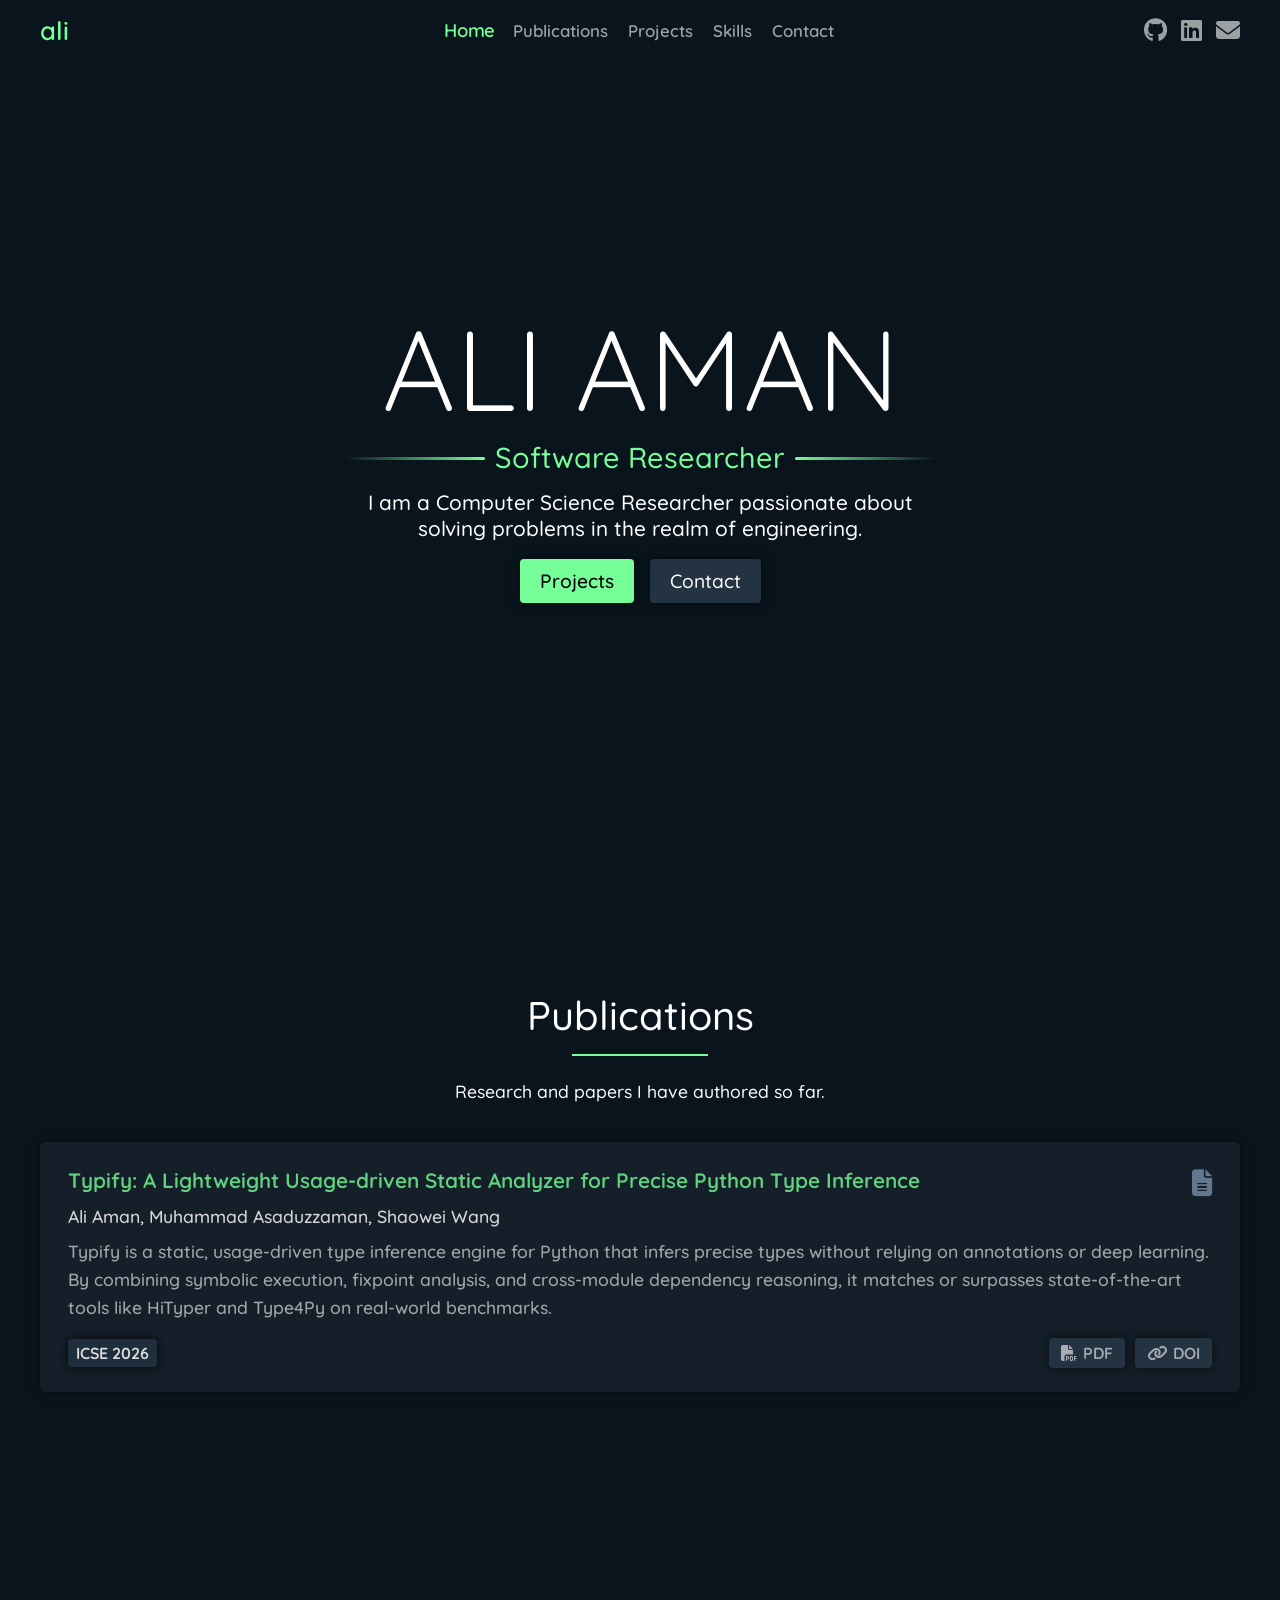
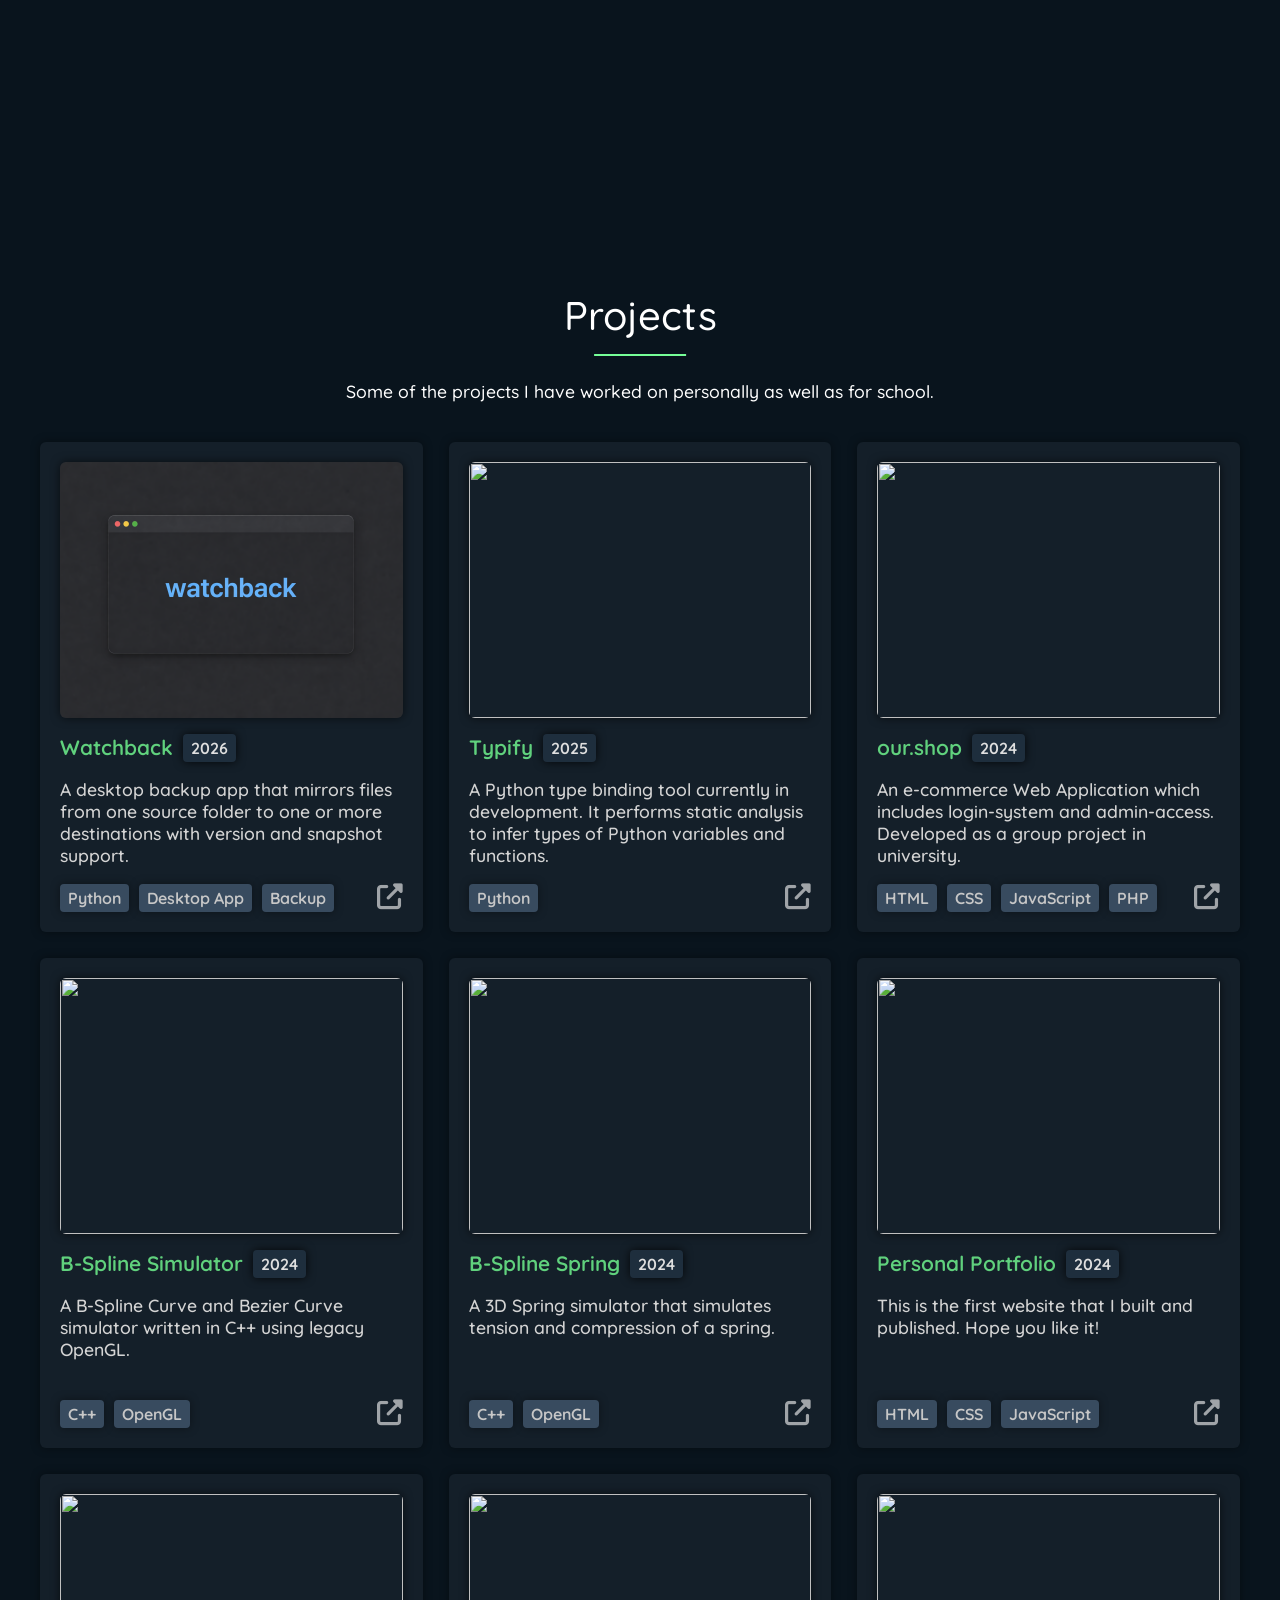
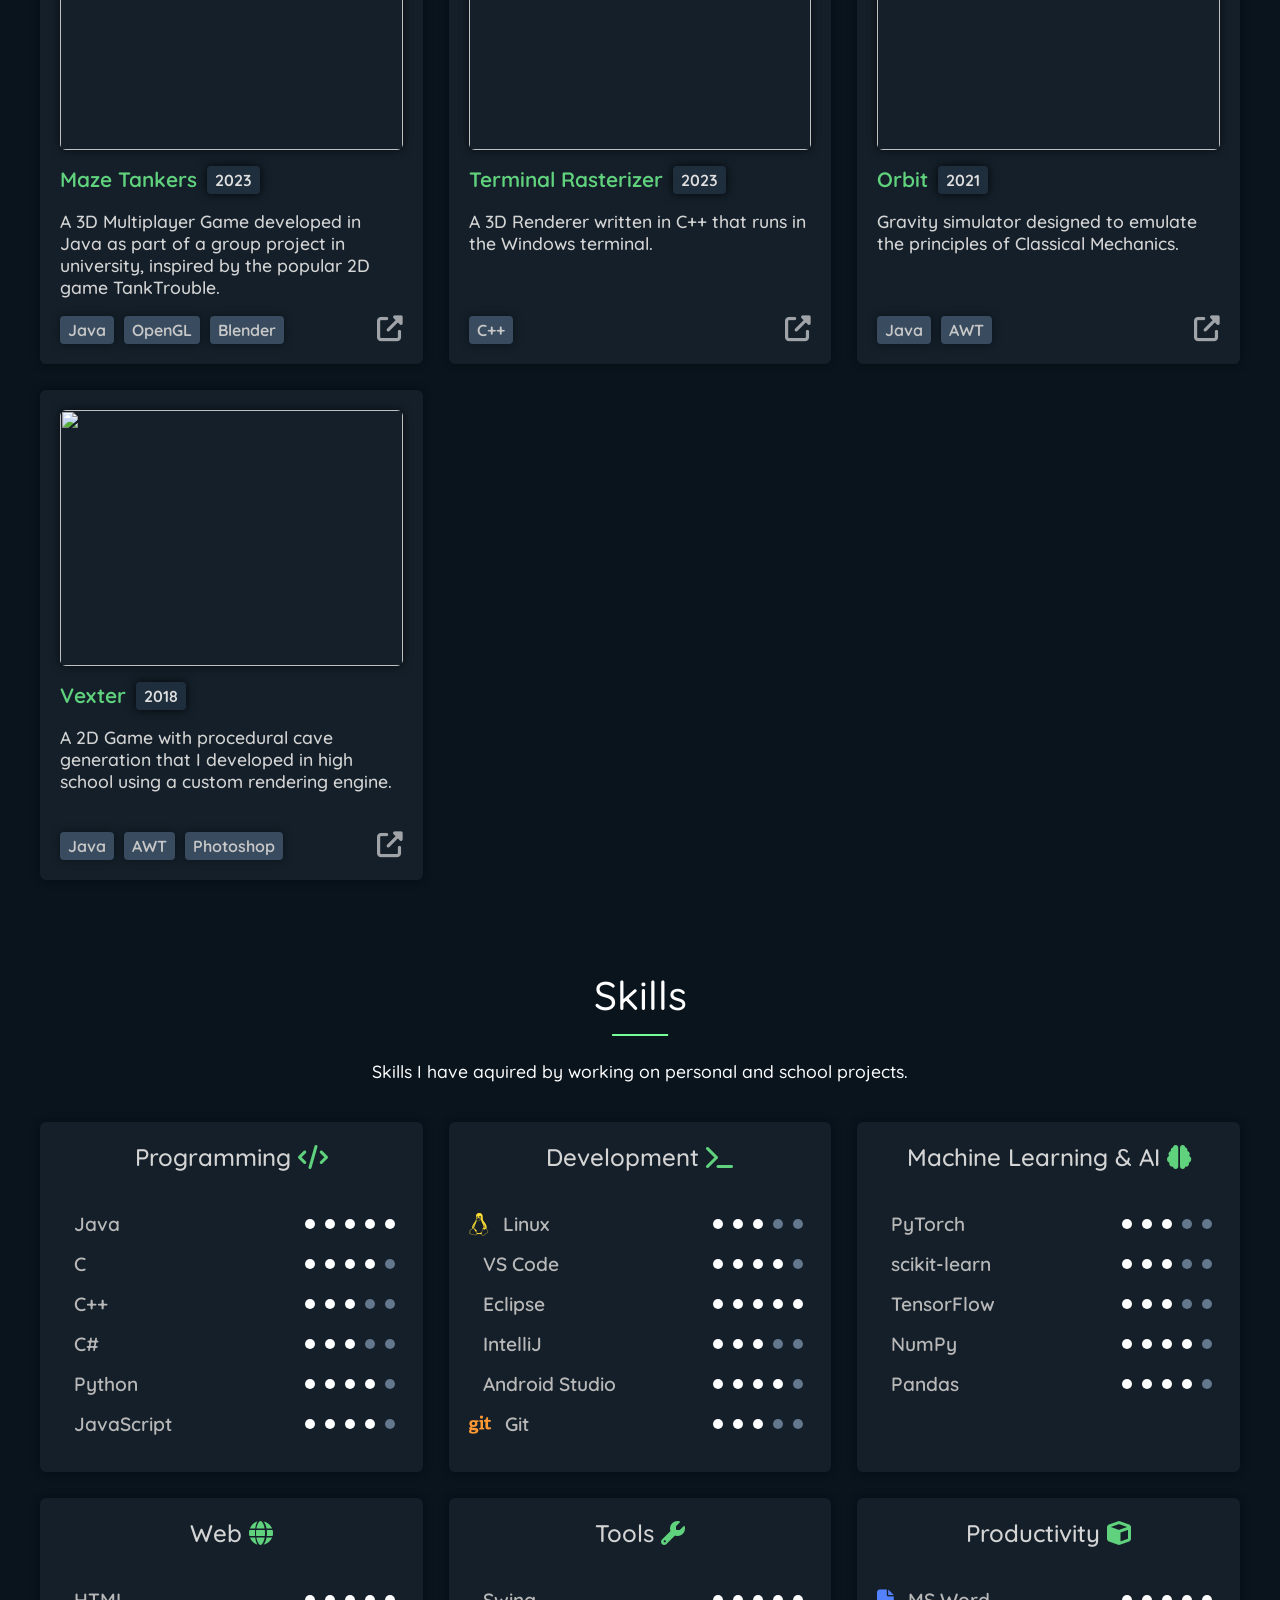
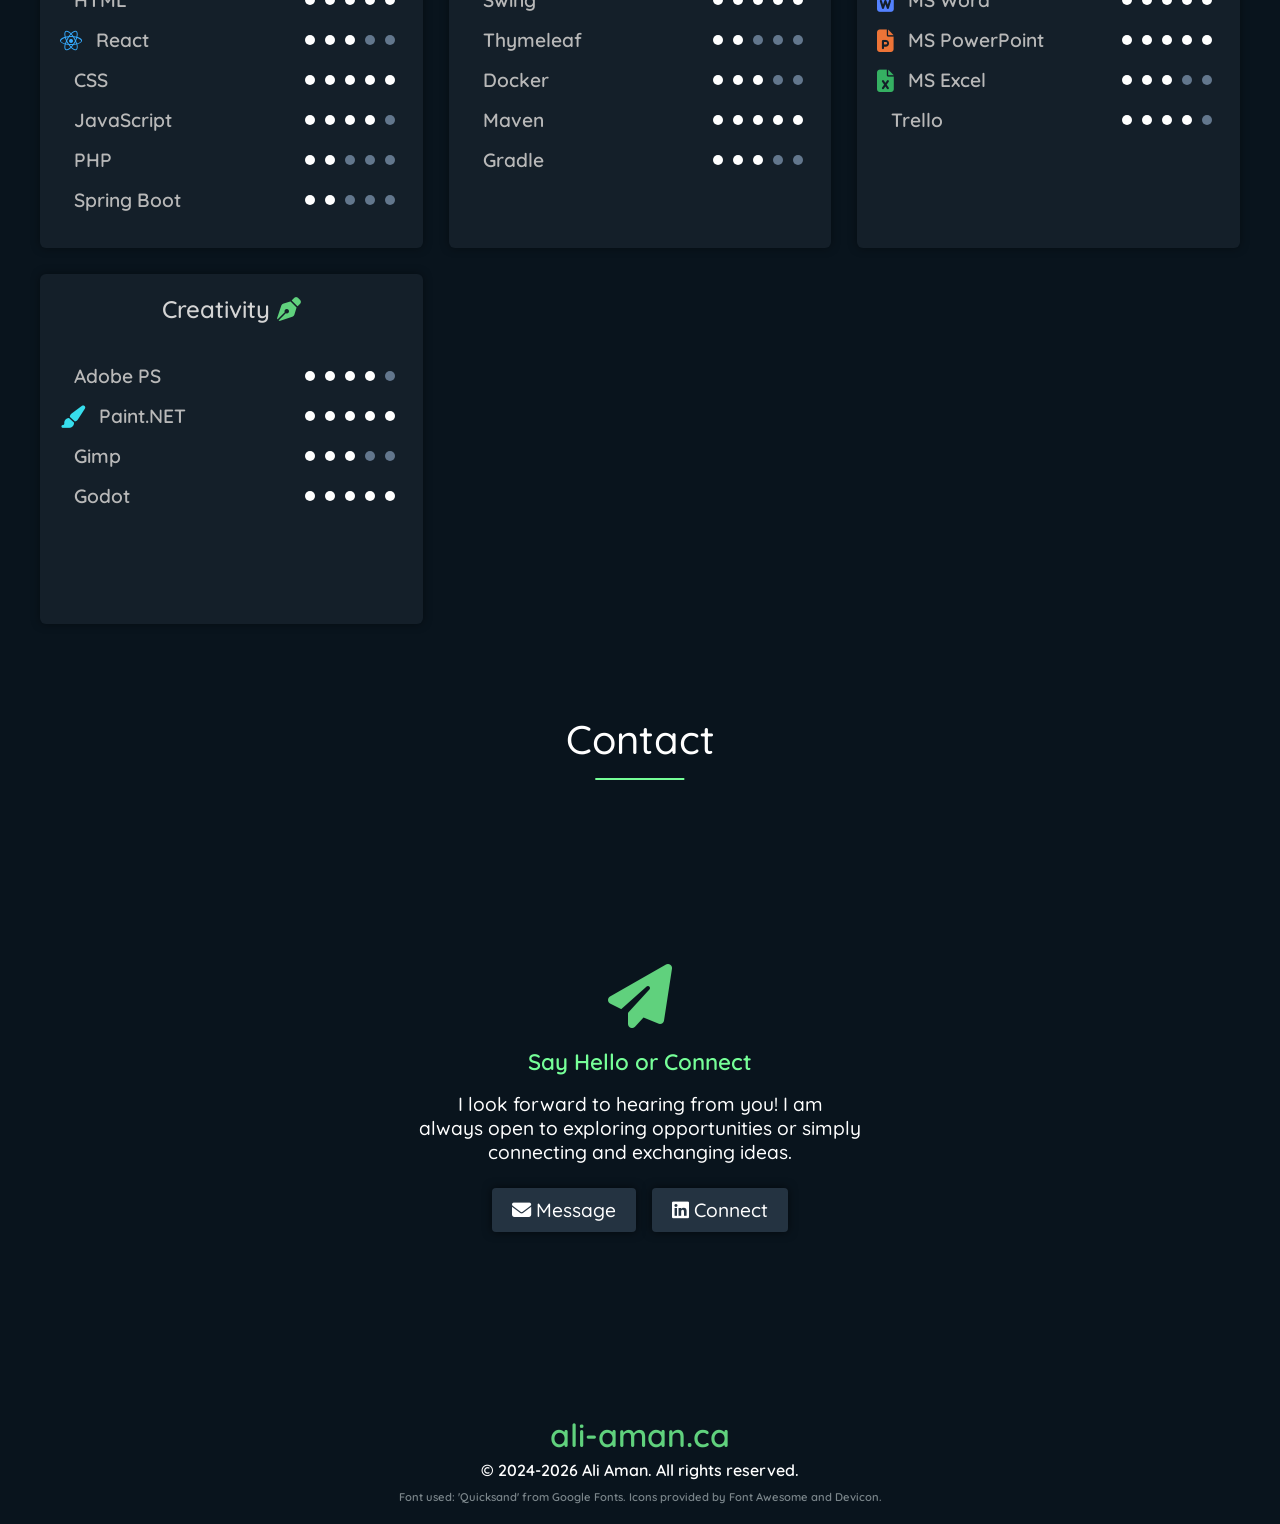
==== index.html @ fdf5abbe "Revert "added mode button" This reverts commit cbd797fa50a58ba79587881b77869fb93bf47e50." ====
<!DOCTYPE html>
<html>
<head>
	<meta charset="UTF-8">
	<meta name="viewport" content="width=device-width, initial-scale=1, minimum-scale=1">
	<style>
		.loading-square {
			position: fixed;
			z-index: 100;
			top: 50%;
			left: 50%;
			transform: translate(-50%, -50%);
			width: 32px;
			height: 32px;
			border-radius: 8px;
			background-color: #34db6c;
			animation: spin 2s linear infinite;
			opacity: 1;
			transition: opacity 0.4s ease;
		}

		.loading-square.stop {
			opacity: 0;
		}

		@keyframes spin {
			from {
				transform: translate(-50%, -50%) rotate(0deg);
			}
			to {
				transform: translate(-50%, -50%) rotate(360deg);
			}
		}
	</style>
	<link rel="preconnect" href="https://fonts.googleapis.com">
	<link rel="preconnect" href="https://fonts.gstatic.com" crossorigin>
	<link href="https://fonts.googleapis.com/css2?family=Quicksand:wght@300..700&display=swap" rel="stylesheet">
	<link rel="stylesheet" href="https://cdnjs.cloudflare.com/ajax/libs/font-awesome/6.5.2/css/all.min.css" />
	<link rel="stylesheet" type='text/css' href="https://cdn.jsdelivr.net/gh/devicons/devicon@latest/devicon.min.css" />
	<link rel="stylesheet" href="css/ali_style.css">
	<meta name="description" content="Software Researcher passionate about solving real-world problems. Explore my portfolio featuring projects and skills I've developed over the years.">
	<meta property="og:type" content="website" />
	<meta property="og:url" content="https://ali-aman.ca/" />
	<meta property="og:image" content="images/og-image.png"/>
	<meta property="og:description" content="My projects and skills showcase." />
	<meta property="og:site_name" content="Ali Aman" />
	<link rel="icon" href="images/logo.png" type="image/png">
	<link rel="apple-touch-icon" href="images/apple-touch-logo.png">
	<script src="https://cdn.jsdelivr.net/particles.js/2.0.0/particles.min.js"></script>
	<title>Ali Aman - Researcher</title>
</head>
<script async src="https://www.googletagmanager.com/gtag/js?id=G-MJ246RM1DP"></script>
<script>
  window.dataLayer = window.dataLayer || [];
  function gtag(){dataLayer.push(arguments);}
  gtag('js', new Date());

  gtag('config', 'G-MJ246RM1DP');
</script>

<body style="background-color:#09141d">
	<div class="loading-square"></div>
	<div class="header">
		<div class="navbar animate-me">
			<a href="https://ali-aman.ca" class="logo">ali <div class="last">aman</div></a>
			<div class="links">
				<a href="#home">Home</a>
				<a href="#publications">Publications</a>
				<a href="#projects">Projects</a>
				<a href="#skills">Skills</a>
				<a href="#contact">Contact</a>
			</div>
			<div class="sm_links">
				<a href="https://github.com/ali-aman-burki/" target="_blank"><i class="fa-brands fa-github"></i></a>
				<a href="https://linkedin.com/in/ali-aman-burki" target="_blank"><i class="fa-brands fa-linkedin"></i></a>
				<a href="mailto:ali.burki1@hotmail.com"><i class="fa-solid fa-envelope"></i></a>
			</div>
			<i id="menu-bar" class="fa-solid fa-bars" onclick="toggleSidebar()"></i>
		</div>
	</div>
	<div class="sidebar">
		<div class="links">
			<a onclick="hideSidebar()" href="#home">Home</a>
			<a onclick="hideSidebar()" href="#publications">Publications</a>
			<a onclick="hideSidebar()" href="#projects">Projects</a>
			<a onclick="hideSidebar()" href="#skills">Skills</a>
			<a onclick="hideSidebar()" href="#contact">Contact</a>
		</div>
		<div class="sm_links">
			<a href="https://github.com/ali-aman-burki/" target="_blank"><i class="fa-brands fa-github"></i></a>
			<a href="https://linkedin.com/in/ali-aman-burki" target="_blank"><i class="fa-brands fa-linkedin"></i></a>
			<a href="mailto:ali.burki1@hotmail.com"><i class="fa-solid fa-envelope"></i></a>
		</div>
	</div>
	<div class="sections animate-me">
		<section id="home">
			<div id="particles-js">
			</div>
			<div class="content animate-me">
				<div class="text_container">
					<div class="name">ALI AMAN</div>
					<div class="heading">Software Researcher</div>
					<div class="description">I am a Computer Science Researcher passionate about solving problems in the realm of engineering.</div>
					<div class="links">
						<a href="#projects" class="p_link">Projects</a>
						<a href="#contact" class="c_link">Contact</a>
					</div>
				</div>
			</div>
		</section>
		<section id="publications">
			<div class="content">
				<h1 class="animate-me">Publications</h1>
				<h2 class="description animate-me">Research and papers I have authored so far.</h2>

				<div class="pub-list">

					<div class="pub-card animate-me">
						<i class="fa-solid fa-file-lines pub-corner-icon"></i>
						<p class="pub-title">Typify: A Lightweight Usage-driven Static Analyzer for Precise Python Type Inference</p>
						<p class="pub-authors">Ali Aman, Muhammad Asaduzzaman, Shaowei Wang</p>
						<p class="pub-abstract">Typify is a static, usage-driven type inference engine for Python that infers precise types without relying on annotations or deep learning. By combining symbolic execution, fixpoint analysis, and cross-module dependency reasoning, it matches or surpasses state-of-the-art tools like HiTyper and Type4Py on real-world benchmarks.</p>
						<div class="pub-footer">
							<a class="pub-venue" href="https://conf.researchr.org/details/icpc-2026/icpc-2026-research/32/Typify-A-Lightweight-Usage-driven-Static-Analyzer-for-Precise-Python-Type-Inference" target="_blank" rel="noopener noreferrer">ICSE 2026</a>
							<div class="pub-links">
								<a href="https://arxiv.org/pdf/2604.05067" target="_blank" rel="noopener noreferrer"><i class="fa-solid fa-file-pdf"></i> PDF</a>
								<a href="https://doi.org/10.1145/3794763.3794825" target="_blank" rel="noopener noreferrer"><i class="fa-solid fa-link"></i> DOI</a>
							</div>
						</div>
					</div>

				</div>
			</div>
		</section>
		<section id="projects">
			<div class="content">
				<h1 class="animate-me">Projects</h1>
				<h2 class="description animate-me">Some of the projects I have worked on personally as well as for school.</h2>
				<div class="grid">
					<div class="card animate-me">
						<div class="image_container">
							<img src="images/projects_page/watchback.png">
						</div>
						<div class="card-header">
							<h2 class="project-name">Watchback</h2>
							<h2 class="project-date">2026</h2>
						</div>
						<p>A desktop backup app that mirrors files from one source folder to one or more destinations with version and snapshot support.</p>
						<div class="footer">
							<a class="tag">Python</a><a class="tag">Desktop App</a><a class="tag">Backup</a>
						</div>
						<a href="https://github.com/ali-aman-burki/watchback" class="e_link" target="_blank" rel="noopener noreferrer">
							<i class="fa-solid fa-up-right-from-square"></i>
						</a>
					</div>
					<div class="card animate-me">
						<div class="image_container">
							<img src="images/projects_page/typify.png">
						</div>
						<div class="card-header">
							<h2 class="project-name">Typify</h2>
							<h2 class="project-date">2025</h2>
						</div>
						<p>A Python type binding tool currently in development. It performs static analysis to infer types of Python variables and functions.</p>
						<div class="footer">
							<a class="tag">Python</a>
						</div>
						<a href="https://github.com/ali-aman-burki/typify" class="e_link" target="_blank" rel="noopener noreferrer">
							<i class="fa-solid fa-up-right-from-square"></i>
						</a>
					</div>
					<div class="card animate-me">
						<div class="image_container">
							<img src="images/projects_page/our-shop.png">
						</div>
						<div class="card-header">
							<h2 class="project-name">our.shop</h2>
							<h2 class="project-date">2024</h2>
						</div>
						<p>An e-commerce Web Application which includes login-system and admin-access. Developed as a group project in university.</p>
						<div class="footer">
							<a class="tag">HTML</a><a class="tag">CSS</a><a class="tag">JavaScript</a><a class="tag">PHP</a>
						</div>
						<a href="https://wybengar.myweb.cs.uwindsor.ca" class="e_link" target="_blank" rel="noopener noreferrer">
							<i class="fa-solid fa-up-right-from-square"></i>
						</a>
					</div>
					<div class="card animate-me">
						<div class="image_container">
							<img src="images/projects_page/b-spline.png">
						</div>
						<div class="card-header">
							<h2 class="project-name">B-Spline Simulator</h2>
							<h2 class="project-date">2024</h2>
						</div>
						<p>A B-Spline Curve and Bezier Curve simulator written in C++ using legacy OpenGL.</p>
						<div class="footer">
							<a class="tag">C++</a><a class="tag">OpenGL</a>
						</div>
						<a href="https://github.com/ali-aman-burki/b-spline-simulator" class="e_link" target="_blank" rel="noopener noreferrer">
							<i class="fa-solid fa-up-right-from-square"></i>
						</a>
					</div>
					<div class="card animate-me">
						<div class="image_container">
							<img src="images/projects_page/spring.png">
						</div>
						<div class="card-header">
							<h2 class="project-name">B-Spline Spring</h2>
							<h2 class="project-date">2024</h2>
						</div>
						<p>A 3D Spring simulator that simulates tension and compression of a spring.</p>
						<div class="footer">
							<a class="tag">C++</a><a class="tag">OpenGL</a>
						</div>
						<a href="https://github.com/ali-aman-burki/b-spline-spring-simulator" class="e_link" target="_blank" rel="noopener noreferrer">
							<i class="fa-solid fa-up-right-from-square"></i>
						</a>
					</div>
					<div class="card animate-me">
						<div class="image_container">
							<img src="images/projects_page/portfolio.png">
						</div>
						<div class="card-header">
							<h2 class="project-name">Personal Portfolio</h2>
							<h2 class="project-date">2024</h2>
						</div>
						<p>This is the first website that I built and published. Hope you like it!</p>
						<div class="footer">
							<a class="tag">HTML</a><a class="tag">CSS</a><a class="tag">JavaScript</a>
						</div>
						<a href="https://github.com/ali-aman-burki/portfolio-website" class="e_link" target="_blank" rel="noopener noreferrer">
							<i class="fa-solid fa-up-right-from-square"></i>
						</a>
					</div>
					<div class="card animate-me">
						<div class="image_container">
							<img src="images/projects_page/maze-tankers.png">
						</div>
						<div class="card-header">
							<h2 class="project-name">Maze Tankers</h2>
							<h2 class="project-date">2023</h2>
						</div>
						<p>A 3D Multiplayer Game developed in Java as part of a group project in university, inspired by the popular 2D game TankTrouble.</p>
						<div class="footer">
							<a class="tag">Java</a><a class="tag">OpenGL</a><a class="tag">Blender</a>
						</div>
						<a href="https://github.com/ali-aman-burki/MazeTankers" class="e_link" target="_blank" rel="noopener noreferrer">
							<i class="fa-solid fa-up-right-from-square"></i>
						</a>
					</div>
					<div class="card animate-me">
						<div class="image_container">
							<img src="images/projects_page/console-renderer.png">
						</div>
						<div class="card-header">
							<h2 class="project-name">Terminal Rasterizer</h2>
							<h2 class="project-date">2023</h2>
						</div>
						<p>A 3D Renderer written in C++ that runs in the Windows terminal.</p>
						<div class="footer">
							<a class="tag">C++</a>
						</div>
						<a href="https://github.com/ali-aman-burki/terminal-rasterizer" class="e_link" target="_blank" rel="noopener noreferrer">
							<i class="fa-solid fa-up-right-from-square"></i>
						</a>
					</div>
					<div class="card animate-me">
						<div class="image_container">
							<img src="images/projects_page/orbit.png">
						</div>
						<div class="card-header">
							<h2 class="project-name">Orbit</h2>
							<h2 class="project-date">2021</h2>
						</div>
						<p>Gravity simulator designed to emulate the principles of Classical Mechanics.</p>
						<div class="footer">
							<a class="tag">Java</a><a class="tag">AWT</a>
						</div>
						<a href="https://github.com/ali-aman-burki/orbit" class="e_link" target="_blank" rel="noopener noreferrer">
							<i class="fa-solid fa-up-right-from-square"></i>
						</a>
					</div>
					<div class="card animate-me">
						<div class="image_container">
							<img src="images/projects_page/vexter.png">
						</div>
						<div class="card-header">
							<h2 class="project-name">Vexter</h2>
							<h2 class="project-date">2018</h2>
						</div>
						<p>A 2D Game with procedural cave generation that I developed in high school using a custom rendering engine.</p>
						<div class="footer">
							<a class="tag">Java</a><a class="tag">AWT</a><a class="tag">Photoshop</a>
						</div>
						<a href="https://github.com/ali-aman-burki/vexter" class="e_link" target="_blank" rel="noopener noreferrer">
							<i class="fa-solid fa-up-right-from-square"></i>
						</a>
					</div>
				</div>
			</div>
		</section>
		<section id="skills">
			<div class="content">
				<h1 class="animate-me">Skills</h1>
				<h2 class="description animate-me">Skills I have aquired by working on personal and school projects.</h2>
				<div class="grid">
					<div class="card animate-me">
						<h2>
							<span>Programming</span>
							<i class="fa-solid fa-code"></i>
						</h2>
						<div class="items">
							<div class="item">
								<h3>
									<i class="devicon-java-plain colored"></i> 
									<span>Java</span>
								</h3>
								<div class="progress-dots">
									<div class="dot active"></div>
									<div class="dot active"></div>
									<div class="dot active"></div>
									<div class="dot active"></div>
									<div class="dot active"></div>
								</div>
							</div>
							<div class="item">
								<h3>
									<i class="devicon-c-plain"
									   style="color:#46a8e0"></i> 
									<span>C</span>
								</h3>
								<div class="progress-dots">
									<div class="dot active"></div>
									<div class="dot active"></div>
									<div class="dot active"></div>
									<div class="dot active"></div>
									<div class="dot"></div>
								</div>
							</div>
							<div class="item">
								<h3>
									<i class="devicon-cplusplus-plain"
									   style="color:#6681fa"></i> 
									<span>C++</span>
								</h3>
								<div class="progress-dots">
									<div class="dot active"></div>
									<div class="dot active"></div>
									<div class="dot active"></div>
									<div class="dot"></div>
									<div class="dot"></div>
								</div>
							</div>
							<div class="item">
								<h3>
									<i class="devicon-csharp-plain"
									   style="color:#b463cf"></i> 
									<span>C#</span>
								</h3>
								<div class="progress-dots">
									<div class="dot active"></div>
									<div class="dot active"></div>
									<div class="dot active"></div>
									<div class="dot"></div>
									<div class="dot"></div>
								</div>
							</div>
							<div class="item">
								<h3>
									<i class="devicon-python-plain colored"></i> 
									<span>Python</span>
								</h3>
								<div class="progress-dots">
									<div class="dot active"></div>
									<div class="dot active"></div>
									<div class="dot active"></div>
									<div class="dot active"></div>
									<div class="dot"></div>
								</div>
							</div>
							<div class="item">
								<h3>
									<i class="devicon-javascript-plain colored"></i> 
									<span>JavaScript</span>
								</h3>
								<div class="progress-dots">
									<div class="dot active"></div>
									<div class="dot active"></div>
									<div class="dot active"></div>
									<div class="dot active"></div>
									<div class="dot"></div>
								</div>
							</div>
						</div>
					</div>
					<div class="card animate-me">
						<h2>
							<span>Development</span>
							<i class="fa-solid fa-terminal"></i>
						</h2>
						<div class="items">
							<div class="item">
								<h3>
									<i class="fa-brands fa-linux"
									   style="color:#ffdd33"></i> 
									<span>Linux</span>
								</h3>
								<div class="progress-dots">
									<div class="dot active"></div>
									<div class="dot active"></div>
									<div class="dot active"></div>
									<div class="dot"></div>
									<div class="dot"></div>
								</div>
							</div>
							<div class="item">
								<h3>
									<i class="devicon-vscode-plain colored"></i> 
									<span>VS Code</span>
								</h3>
								<div class="progress-dots">
									<div class="dot active"></div>
									<div class="dot active"></div>
									<div class="dot active"></div>
									<div class="dot active"></div>
									<div class="dot"></div>
								</div>
							</div>
							<div class="item">
								<h3>
									<i class="devicon-eclipse-plain"
									   style="color:#7a6eff"></i> 
									<span>Eclipse</span>
								</h3>
								<div class="progress-dots">
									<div class="dot active"></div>
									<div class="dot active"></div>
									<div class="dot active"></div>
									<div class="dot active"></div>
									<div class="dot active"></div>
								</div>
							</div>
							<div class="item">
								<h3>
									<i class="devicon-intellij-plain colored"></i> 
									<span>IntelliJ</span>
								</h3>
								<div class="progress-dots">
									<div class="dot active"></div>
									<div class="dot active"></div>
									<div class="dot active"></div>
									<div class="dot"></div>
									<div class="dot"></div>
								</div>
							</div>
							<div class="item">
								<h3>
									<i class="devicon-androidstudio-plain colored"
									   style="color:rgb(42, 187, 54)"></i> 
									<span>Android Studio</span>
								</h3>
								<div class="progress-dots">
									<div class="dot active"></div>
									<div class="dot active"></div>
									<div class="dot active"></div>
									<div class="dot active"></div>
									<div class="dot"></div>
								</div>
							</div>
							<div class="item">
								<h3>
									<i class="fa-brands fa-git"
									   style="color:#ff9933"></i> 
									<span>Git</span>
								</h3>
								<div class="progress-dots">
									<div class="dot active"></div>
									<div class="dot active"></div>
									<div class="dot active"></div>
									<div class="dot"></div>
									<div class="dot"></div>
								</div>
							</div>
						</div>
					</div>
					<div class="card animate-me">
						<h2>
							<span>Machine Learning &amp; AI</span>
							<i class="fa-solid fa-brain"></i>
						</h2>

						<div class="items">
							<div class="item">
								<h3>
									<i class="devicon-pytorch-original colored"></i>
									<span>PyTorch</span>
								</h3>
								<div class="progress-dots">
									<div class="dot active"></div>
									<div class="dot active"></div>
									<div class="dot active"></div>
									<div class="dot"></div>
									<div class="dot"></div>
								</div>
							</div>

							<div class="item">
								<h3>
									<i class="devicon-scikitlearn-plain colored"></i>
									<span>scikit-learn</span>
								</h3>
								<div class="progress-dots">
									<div class="dot active"></div>
									<div class="dot active"></div>
									<div class="dot active"></div>
									<div class="dot"></div>
									<div class="dot"></div>
								</div>
							</div>

							<div class="item">
								<h3>
									<i class="devicon-tensorflow-original colored"></i>
									<span>TensorFlow</span>
								</h3>
								<div class="progress-dots">
									<div class="dot active"></div>
									<div class="dot active"></div>
									<div class="dot active"></div>
									<div class="dot"></div>
									<div class="dot"></div>
								</div>
							</div>

							<div class="item">
								<h3>
									<i class="devicon-numpy-plain colored"></i>
									<span>NumPy</span>
								</h3>
								<div class="progress-dots">
									<div class="dot active"></div>
									<div class="dot active"></div>
									<div class="dot active"></div>
									<div class="dot active"></div>
									<div class="dot"></div>
								</div>
							</div>

							<div class="item">
								<h3>
									<i class="devicon-pandas-plain" style="color:#6ea8ff"></i>
									<span>Pandas</span>
								</h3>
								<div class="progress-dots">
									<div class="dot active"></div>
									<div class="dot active"></div>
									<div class="dot active"></div>
									<div class="dot active"></div>
									<div class="dot"></div>
								</div>
							</div>
						</div>
					</div>
					<div class="card animate-me">
						<h2>
							<span>Web</span>
							<i class="fa-solid fa-globe"></i>
						</h2>
						<div class="items">
							<div class="item">
								<h3>
									<i class="devicon-html5-plain colored"></i> 
									<span>HTML</span>
								</h3>
								<div class="progress-dots">
									<div class="dot active"></div>
									<div class="dot active"></div>
									<div class="dot active"></div>
									<div class="dot active"></div>
									<div class="dot active"></div>
								</div>
							</div>
							<div class="item">
								<h3>
									<i class="fa-brands fa-react"
									   style="color:#36abff"></i> 
									<span>React</span>
								</h3>
								<div class="progress-dots">
									<div class="dot active"></div>
									<div class="dot active"></div>
									<div class="dot active"></div>
									<div class="dot"></div>
									<div class="dot"></div>
								</div>
							</div>
							<div class="item">
								<h3>
									<i class="devicon-css3-plain colored"></i> 
									<span>CSS</span>
								</h3>
								<div class="progress-dots">
									<div class="dot active"></div>
									<div class="dot active"></div>
									<div class="dot active"></div>
									<div class="dot active"></div>
									<div class="dot active"></div>
								</div>
							</div>
							<div class="item">
								<h3>
									<i class="devicon-javascript-plain colored"></i> 
									<span>JavaScript</span>
								</h3>
								<div class="progress-dots">
									<div class="dot active"></div>
									<div class="dot active"></div>
									<div class="dot active"></div>
									<div class="dot active"></div>
									<div class="dot"></div>
								</div>
							</div>
							<div class="item">
								<h3>
									<i class="devicon-php-plain colored"></i> 
									<span>PHP</span>
								</h3>
								<div class="progress-dots">
									<div class="dot active"></div>
									<div class="dot active"></div>
									<div class="dot"></div>
									<div class="dot"></div>
									<div class="dot"></div>
								</div>
							</div>
							<div class="item">
								<h3>
									<i class="devicon-spring-plain colored"></i> 
									<span>Spring Boot</span>
								</h3>
								<div class="progress-dots">
									<div class="dot active"></div>
									<div class="dot active"></div>
									<div class="dot"></div>
									<div class="dot"></div>
									<div class="dot"></div>
								</div>
							</div>
						</div>
					</div>
					<div class="card animate-me">
						<h2>
							<span>Tools</span>
							<i class="fa-solid fa-wrench"></i>
						</h2>
						<div class="items">
							<div class="item">
								<h3>
									<i class="devicon-java-plain colored"></i> 
									<span>Swing</span>
								</h3>
								<div class="progress-dots">
									<div class="dot active"></div>
									<div class="dot active"></div>
									<div class="dot active"></div>
									<div class="dot active"></div>
									<div class="dot active"></div>
								</div>
							</div>
							<div class="item">
								<h3>
									<i class="devicon-spring-plain colored"></i> 
									<span>Thymeleaf</span>
								</h3>
								<div class="progress-dots">
									<div class="dot active"></div>
									<div class="dot active"></div>
									<div class="dot"></div>
									<div class="dot"></div>
									<div class="dot"></div>
								</div>
							</div>
							<div class="item">
								<h3>
									<i class="devicon-docker-plain colored"></i> 
									<span>Docker</span>
								</h3>
								<div class="progress-dots">
									<div class="dot active"></div>
									<div class="dot active"></div>
									<div class="dot active"></div>
									<div class="dot"></div>
									<div class="dot"></div>
								</div>
							</div>
							<div class="item">
								<h3>
									<i class="devicon-maven-plain colored"></i> 
									<span>Maven</span>
								</h3>
								<div class="progress-dots">
									<div class="dot active"></div>
									<div class="dot active"></div>
									<div class="dot active"></div>
									<div class="dot active"></div>
									<div class="dot active"></div>
								</div>
							</div>
							<div class="item">
								<h3>
									<i class="devicon-gradle-plain"
									   style="color:#40caac"></i> 
									<span>Gradle</span>
								</h3>
								<div class="progress-dots">
									<div class="dot active"></div>
									<div class="dot active"></div>
									<div class="dot active"></div>
									<div class="dot"></div>
									<div class="dot"></div>
								</div>
							</div>
						</div>
					</div>
					<div class="card animate-me">
						<h2>
							<span>Productivity</span>
							<i class="fa-solid fa-cube"></i>
						</h2>
						<div class="items">
							<div class="item">
								<h3>
									<i class="fa-solid fa-file-word"
									   style="color:#5482ff"></i> 
									<span>MS Word</span>
								</h3>
								<div class="progress-dots">
									<div class="dot active"></div>
									<div class="dot active"></div>
									<div class="dot active"></div>
									<div class="dot active"></div>
									<div class="dot active"></div>
								</div>
							</div>
							<div class="item">
								<h3>
									<i class="fa-solid fa-file-powerpoint"
									   style="color:#ed7437"></i> 
									<span>MS PowerPoint</span>
								</h3>
								<div class="progress-dots">
									<div class="dot active"></div>
									<div class="dot active"></div>
									<div class="dot active"></div>
									<div class="dot active"></div>
									<div class="dot active"></div>
								</div>
							</div>
							<div class="item">
								<h3>
									<i class="fa-solid fa-file-excel"
									   style="color:#35b062"></i> 
									<span>MS Excel</span>
								</h3>
								<div class="progress-dots">
									<div class="dot active"></div>
									<div class="dot active"></div>
									<div class="dot active"></div>
									<div class="dot"></div>
									<div class="dot"></div>
								</div>
							</div>
							<div class="item">
								<h3>
									<i class="devicon-trello-plain colored"
									   style="color:#0079BF"></i> 
									<span>Trello</span>
								</h3>
								<div class="progress-dots">
									<div class="dot active"></div>
									<div class="dot active"></div>
									<div class="dot active"></div>
									<div class="dot active"></div>
									<div class="dot"></div>
								</div>
							</div>
						</div>
					</div>
					<div class="card animate-me">
						<h2>
							<span>Creativity</span>
							<i class="fa-solid fa-pen-nib"></i>
						</h2>
						<div class="items">
							<div class="item">
								<h3>
									<i class="devicon-photoshop-plain"
									   style="color:#0593ff"></i> 
									<span>Adobe PS</span>
								</h3>
								<div class="progress-dots">
									<div class="dot active"></div>
									<div class="dot active"></div>
									<div class="dot active"></div>
									<div class="dot active"></div>
									<div class="dot"></div>
								</div>
							</div>
							<div class="item">
								<h3>
									<i class="fa-solid fa-paintbrush"
									   style="color:#37deed"></i> 
									<span>Paint.NET</span>
								</h3>
								<div class="progress-dots">
									<div class="dot active"></div>
									<div class="dot active"></div>
									<div class="dot active"></div>
									<div class="dot active"></div>
									<div class="dot active"></div>
								</div>
							</div>
							<div class="item">
								<h3>
									<i class="devicon-gimp-plain colored"></i> 
									<span>Gimp</span>
								</h3>
								<div class="progress-dots">
									<div class="dot active"></div>
									<div class="dot active"></div>
									<div class="dot active"></div>
									<div class="dot"></div>
									<div class="dot"></div>
								</div>
							</div>
							<div class="item">
								<h3>
									<i class="devicon-godot-plain colored"></i> 
									<span>Godot</span>
								</h3>
								<div class="progress-dots">
									<div class="dot active"></div>
									<div class="dot active"></div>
									<div class="dot active"></div>
									<div class="dot active"></div>
									<div class="dot active"></div>
								</div>
							</div>
						</div>
					</div>
				</div>
			</div>
		</section>
		<section id="contact">
			<div class="content animate-me">
				<h1 class="animate-me">Contact</h1>
				<div class="sub-container">
					<i id="icon" class="fa-solid fa-paper-plane"></i>
					<h3 class="h-text">Say Hello or Connect</h3>
					<h3 class="c-text">I look forward to hearing from you! I am <br> always open to exploring opportunities or simply connecting and exchanging ideas.</h3>
					<div class="links">
						<a href="mailto:ali.burki1@hotmail.com" class="m_link"><i class="fa-solid fa-envelope"></i> Message</a>
						<a href="https://linkedin.com/in/ali-aman-burki" target="_blank" class="c_link"><i class="fa-brands fa-linkedin"></i> Connect</a>
					</div>
				</div>
				<div class="footer">
					<img src="images/footer-bg.png" alt="">
					<h2>ali-aman.ca</h2>
					<p class="p-1">© <span id="copyright-year">2024</span> Ali Aman. All rights reserved.</p>
					<p class="p-2">Font used: 'Quicksand' from Google Fonts. Icons provided by Font Awesome and Devicon.</p>
				</div>
			</div>
		</section>
	</div>
	<script src="js/navigation.js"></script>
	<script src="js/animation.js"></script>
	<script>
		const startYear = 2024;
		const currentYear = new Date().getFullYear();
		document.getElementById("copyright-year").textContent =
			currentYear > startYear ? `${startYear}-${currentYear}` : `${startYear}`;
	</script>
</body>

</html>
---- css/ali_style.css ----
:root {
	--color-1: #09141d;
	--color-2: #141f29;
	--color-3: #ffffff;
	--color-4: #ffffff98;
	--color-5: #60D17D;
	--color-6: #76ff98;
	--color-7: #243341;
	--color-8: #000000;
	--color-9: #384b5f;
	--color-10: #1d2a36;
	--color-11: #d4d4d4;
	--color-12: #dfdfdf;
	--color-13: #c7c7c7;
	--color-14: #63778d;
	--color-15: #b8b8b8;
	--color-16: #dcf4ff;
	--color-17: #7b868b;

	--animate-in: 0.8s;
}

* {
	scroll-behavior: smooth;
	margin: 0;
	padding: 0;
}

::selection {
	background-color: var(--color-5);
	color: #000000;
}

html {
	font-size: 100%;
}

body {
	font-family: "Quicksand", sans-serif;
	overflow-x: hidden;
}

.header {
	position: fixed;
	width: 100%;
	height: 60px;
	display: flex;
	justify-content: center;
	align-items: center;
	z-index: 1;
	box-shadow: 0 4px 10px rgba(0, 0, 0, 0.0);
	background-color: transparent;
	transition: box-shadow 0.2s ease, background-color 0.2s ease, opacity var(--animate-in) ease;
}

.header.active {
	box-shadow: 0 4px 10px rgba(0, 0, 0, 0.2);
	background-color: var(--color-1);
}

.navbar {
	width: 100%;
	max-width: 1200px;
	display: flex;
	gap: 20px;
	position: relative;
	margin: 0 18px;
}

.navbar > .logo {
	user-select: none;
	font-size: 1.6rem;
	font-weight: 600;
	color: var(--color-6);
	text-decoration: none;
	transition: transform 0.2s ease, opacity var(--animate-in) ease;
	display: flex;
}

.navbar > .logo > .last {
	color: transparent;
	transition: transform 0.3s ease, color 0.3s ease, opacity var(--animate-in) ease;
	transform: translate(-5px);
}

.navbar > .logo > .last.active {
	color: var(--color-6);
	transform: translateX(5px);
}

.navbar > .links {
	position: absolute;
	top: 50%;
	left: 50%;
	transform: translate(-50%, -50%);
	display: flex;
	align-items: center;
	gap: 20px;
}

.navbar > .sm_links {
	display: flex;
	align-items: center;
	margin-left: auto;
	gap: 14px;
}

.navbar > .links a, .navbar > .sm_links a {
	text-decoration: none;
	color: var(--color-4);
	transition: transform 0.2s ease, color 0.2s ease, opacity var(--animate-in) ease;
	font-weight: 600;
}

.navbar > .links a {
	font-size: 1.05rem;
}

.navbar > .sm_links a {
	font-size: 1.5rem;
}

.navbar > .links a:hover {
	transform: scale(1.08);
	color: var(--color-3);
}

.navbar > .sm_links a:hover {
	transform: scale(1.15);
	color: var(--color-3);
}

.navbar > .links a.active {
	transform: scale(1.1);
	color: var(--color-6);
}

.navbar > #menu-bar {
	color: var(--color-4);
	font-size: 1.3rem;
	align-self: center;
	display: none;
	margin-left: auto;
	transition: transform 0.2s ease, color 0.2s ease, opacity var(--animate-in) ease;
}

.navbar > #menu-bar.active {
	transform: scale(1.1);
	color: var(--color-3);
}

.sidebar {
	position: fixed;
	top: 60px;
	left: 0;
	width: 100vw;
	height: calc(100vh - 60px);
	min-height: 600px;
	background: var(--color-1);
	z-index: 99;
	transform: translateX(100%);
	transition: transform 0.3s ease, opacity var(--animate-in) ease;
	flex-direction: column;
	justify-content: center;
	align-items: center;
	text-align: center;
	gap: 50px;
	display: flex;
}

.sidebar.active {
	transform: translateX(0);
}

.sidebar > .links {
	margin-top: 40px;
	display: flex;
	flex-direction: column;
	gap: 30px;
}

.sidebar > .links a {
	text-decoration: none;
	color: var(--color-4);
	transition: transform 0.2s ease, color 0.2s ease, opacity var(--animate-in) ease;
	font-weight: 600;
	font-size: 2rem;
}

.sidebar > .links a {
	text-decoration: none;
	color: var(--color-4);
	transition: transform 0.2s ease, color 0.2s ease, opacity var(--animate-in) ease;
	font-weight: 500;
	font-size: 2rem;
}

.sidebar > .sm_links {
	display: flex;
	gap: 16px;
}

.sidebar > .sm_links a {
	text-decoration: none;
	color: var(--color-4);
	transition: transform 0.2s ease, color 0.2s ease, opacity var(--animate-in) ease;
	font-weight: 600;
	font-size: 2rem;
}

.sidebar > .links a:hover {
	transform: scale(1.08);
	color: var(--color-3);
}

.sidebar > .sm_links a:hover {
	transform: scale(1.15);
	color: var(--color-3);
}

.sidebar > .links a.active {
	transform: scale(1.1);
	color: var(--color-6);
}

.sections {
	position: absolute;
	width: 100%;
	display: flex;
	flex-direction: column;
}

section {
	width: 100%;
	display: flex;
	justify-content: center;
}

section > .content {
	width: 100%;
	max-width: 1200px;
	height: 100vh;
	min-height: 600px;
	display: flex;
	margin: 0 18px;
}

#particles-js {
	position: absolute;
	pointer-events: none;
	top: 0;
	left: 0;
	width: 100vw;
	height: 100vh;
	z-index: -99;
}

#home > .content {
	margin: 0;
	justify-content: center;
	align-items: center;
	gap: 16px;
	position: relative;
}

#home > .content > .text_container {
	display: flex;
	flex-direction: column;
	align-items: center;
	justify-content: center;
	text-align: center;
	height: fit-content;
	width: 600px;
}

#home > .content > .text_container > .description {
	margin-left: 20px;
	margin-right: 20px;
    position: relative;
    font-size: 1.3rem;
    color: var(--color-3);
    font-weight: 510;
    text-align: center;
}

#home > .content > .text_container > .heading {
	width: fit-content;
    position: relative;
    font-size: 1.8rem;
    color: var(--color-6);
    font-weight: 500;
    text-align: center;
	margin-bottom: 14px;
}

#home > .content > .text_container > .heading::before,
#home > .content > .text_container > .heading::after {
    content: '';
    position: absolute;
    top: 50%;
    width: 140px;
    height: 3px;
	border-radius: 10px;
}

#home > .content > .text_container > .heading::before {
    left: -150px;
    background: linear-gradient(to left, var(--color-6), transparent);
}

#home > .content > .text_container > .heading::after {
    right: -150px;
    background: linear-gradient(to right, var(--color-6), transparent);
}


#home > .content > .text_container > .name {
	font-size: 7.1rem;
	font-weight: 350;
	color: var(--color-3);
}

#home > .content > .text_container > .links {
	margin-top: 18px;
	gap: 16px;
	display: flex;
}

#home > .content > .text_container > .links a {
    text-decoration: none;
    border-radius: 4px;
    font-size: 1.2rem;
    padding: 10px 20px;
    transition: transform 0.2s ease, color 0.2s ease, background-color 0.2s ease, border 0.2s, opacity var(--animate-in) ease;
    font-weight: 500;
    box-shadow: 0px 0px 10px rgba(0, 0, 0, 0.6);
}

#home > .content > .text_container > .links > .c_link {
	color: var(--color-3);
	background-color: var(--color-7);
}

#home > .content > .text_container > .links > .p_link {
	background-color: var(--color-6);
	color: var(--color-8);
	font-weight: 550;
}

#home > .content > .text_container > .links .p_link:hover {
	transform: scale(1.06);
}

#home > .content > .text_container > .links .c_link:hover {
	transform: scale(1.06);
	background-color: var(--color-9);
}

#publications > .content {
    flex-direction: column;
    align-items: center;
    min-height: 100vh;
    height: auto;
}

#publications > .content h1 {
    margin-top: 90px;
    color: var(--color-3);
    font-size: 2.5rem;
    font-weight: 500;
    position: relative;
}

#publications > .content h1::after {
    position: absolute;
    content: "";
    bottom: -16px;
    left: 50%;
    transform: translateX(-50%);
    width: 60%;
    height: 2px;
    background-color: var(--color-6);
}

#publications > .content > .description {
	margin-top: 40px;
	color: var(--color-3);
	font-size: 1.1rem;
	font-weight: 500;
	text-align: center;
}

#publications > .content > .pub-list {
    margin-top: 40px;
    width: 100%;
    display: flex;
    flex-direction: column;
    gap: 20px;
    margin-bottom: 80px;
}

#publications > .content > .pub-list > .pub-card {
    background-color: var(--color-2);
    border-radius: 6px;
    padding: 24px 28px;
    display: flex;
    flex-direction: column;
    gap: 10px;
    box-shadow: 0px 0px 10px rgba(0, 0, 0, 0.4);
    transition: transform 0.2s ease, background-color 0.2s ease, opacity var(--animate-in) ease;
    position: relative;
}

#publications > .content > .pub-list > .pub-card:hover {
    background-color: var(--color-10);
    transform: scale(1.01);
}

#publications > .content > .pub-list > .pub-card > .pub-corner-icon {
    position: absolute;
    top: 28px;
    right: 28px;
    font-size: 1.7rem;
    color: var(--color-14);
}

#publications > .content > .pub-list > .pub-card > .pub-title {
    font-size: 1.3rem;
    font-weight: 650;
    color: var(--color-5);
    line-height: 1.4;
    padding-right: 50px;
}

#publications > .content > .pub-list > .pub-card > .pub-authors {
    font-size: 1.1rem;
    font-weight: 550;
    color: var(--color-11);
}

#publications > .content > .pub-list > .pub-card > .pub-abstract {
    font-size: 1.1rem;
    font-weight: 550;
    color: var(--color-4);
    line-height: 1.6;
}

#publications > .content > .pub-list > .pub-card > .pub-footer {
    display: flex;
    align-items: center;
    justify-content: space-between;
    flex-wrap: wrap;
    gap: 10px;
    margin-top: 6px;
}

#publications > .content > .pub-list > .pub-card > .pub-footer > .pub-venue {
    font-weight: 650;
    color: var(--color-12);
    background-color: #1e2e3d;
    padding: 4px 8px;
    border-radius: 4px;
    box-shadow: 0px 0px 10px rgba(0, 0, 0, 0.8);
    text-decoration: none;
    transition: color 0.2s ease;
}

#publications > .content > .pub-list > .pub-card > .pub-footer > .pub-venue:hover {
    color: var(--color-5);
}

#publications > .content > .pub-list > .pub-card > .pub-footer > .pub-links {
    display: flex;
    gap: 10px;
}

#publications > .content > .pub-list > .pub-card > .pub-footer > .pub-links > a {
    text-decoration: none;
    font-weight: 650;
    color: var(--color-4);
    background-color: var(--color-7);
    padding: 5px 12px;
    border-radius: 4px;
    display: flex;
    align-items: center;
    gap: 6px;
    box-shadow: 0px 0px 10px rgba(0, 0, 0, 0.6);
    transition: color 0.2s ease, background-color 0.2s ease, transform 0.2s ease, opacity var(--animate-in) ease;
}

#publications > .content > .pub-list > .pub-card > .pub-footer > .pub-links > a:hover {
    color: var(--color-3);
    background-color: var(--color-9);
    transform: scale(1.05);
}


#projects > .content {
	flex-direction: column;
	align-items: center;
	height: auto;
}

#projects > .content h1 {
	margin-top: 90px;
	color: var(--color-3);
	font-size: 2.5rem;
	font-weight: 500;
	position: relative;
}

#projects > .content h1::after {
	position: absolute;
	content: "";
	bottom: -16px;
	left: 50%;
	transform: translateX(-50%);
	width: 60%;
	height: 2px;
	background-color: var(--color-6);
}

#projects > .content > .description {
	margin-top: 40px;
	color: var(--color-3);
	font-size: 1.1rem;
	font-weight: 500;
	text-align: center;
}

#projects > .content > .grid {
	margin-top: 40px;
	width: 100%;
	display: grid;
	grid-template-columns: repeat(3, 1fr);
	grid-template-rows: repeat(auto, auto);
	gap: 26px;
}

#projects > .content > .grid > .card {
	background-color: var(--color-2);
	border-radius: 6px;
	transition: transform 0.2s ease, background-color 0.2s ease, opacity var(--animate-in) ease;
    box-shadow: 0px 0px 10px rgba(0, 0, 0, 0.4);
	padding: 20px;
	display: flex;
	flex-direction: column;
	position: relative;
	min-height: 450px;
}

#projects > .content > .grid > .card:hover {
	background-color: var(--color-10);
	transform: scale(1.02);
}

#projects > .content > .grid > .card > .image_container {
	width: 100%;
	height: 256px;
	overflow: hidden;
    box-shadow: 0px 0px 10px rgba(0, 0, 0, 0.6);
	border-radius: 6px;
}

#projects > .content > .grid > .card > .image_container img {
	width: 100%;
	height: 100%;
	object-fit: cover; 
}

#projects > .content > .grid > .card > .card-header {
	margin-top: 16px;
	display: flex;
	width: 100%;
	gap: 10px;
}

#projects > .content > .grid > .card > .card-header > .project-name {
	font-weight: 650;
	color: var(--color-5);
	font-size: 1.3rem;
}

#projects > .content > .grid > .card > .card-header > .project-date {
	color: var(--color-12);
	font-size: 1rem;
	font-weight: 650;
	padding: 4px 8px;
	width: fit-content;
	background-color: #1e2e3d;
	border-radius: 4px;
    box-shadow: 0px 0px 10px rgba(0, 0, 0, 0.8);
}

#projects > .content > .grid > .card p {
	font-size: 1.1rem;
	margin-top: 16px;
	font-weight: 550;
	color: var(--color-11);
	margin-bottom: 16px;
}

#projects > .content > .grid > .card > .footer {
	margin-top: auto;
	display: flex;
	flex-wrap: wrap;
	box-sizing: border-box;
	width: calc(100% - 40px);
	gap: 10px;
	align-items: center;
}

#projects > .content > .grid > .card > .footer > .tag {
	color: var(--color-13);
	font-weight: 650;
	padding: 4px 8px;
	width: fit-content;
	background-color: var(--color-9);
	border-radius: 4px;
    box-shadow: 0px 0px 10px rgba(0, 0, 0, 0.4);
}

#projects > .content > .grid > .card > .e_link {
	font-size: 1.6rem;
	color: var(--color-4);
	padding: 0;
	background-color: transparent;
	position: absolute;
	bottom: 20px;
	right: 20px;
	transition: transform 0.2s ease, color 0.2s ease, opacity var(--animate-in) ease;
}

#projects > .content > .grid > .card > .e_link:hover {
	color: var(--color-3);
	transform: scale(1.1);
}

#skills > .content {
	flex-direction: column;
	align-items: center;
	min-height: 100vh;
    height: auto;
}

#skills > .content h1 {
	margin-top: 90px;
	color: var(--color-3);
	font-size: 2.5rem;
	font-weight: 500;
	position: relative;
}

#skills > .content h1::after {
	position: absolute;
	content: "";
	bottom: -16px;
	left: 50%;
	transform: translateX(-50%);
	width: 60%;
	height: 2px;
	background-color: var(--color-6);
}

#skills > .content > .description {
	margin-top: 40px;
	color: var(--color-3);
	font-size: 1.1rem;
	font-weight: 500;
	text-align: center;
}

#skills > .content > .grid {
	margin-top: 40px;
	display: grid;
	grid-template-columns: repeat(3, 1fr);
	grid-template-rows: repeat(2, auto);
	gap: 26px;
	width: 100%;
}

#skills > .content > .grid > .card {
	background-color: var(--color-2);
	border-radius: 6px;
	transition: transform 0.2s ease, background-color 0.2s ease, opacity var(--animate-in) ease;
    box-shadow: 0px 0px 10px rgba(0, 0, 0, 0.4);
	padding: 20px;
	display: flex;
	flex-direction: column;
	min-height: 310px;
}

#skills > .content > .grid > .card:hover {
	background-color: var(--color-10);
	transform: scale(1.02);
}

#skills > .content > .grid > .card h2 {
	font-weight: 550;
	color: var(--color-11);
	font-size: 1.5rem;
	align-self: center;
}

#skills > .content > .grid > .card h2 i {
	color: var(--color-5);
}

#skills > .content > .grid > .card > .items {
	margin-top: 40px;
	display: flex;
	flex-direction: column;
	gap: 16px;
}

#skills > .content > .grid > .card > .items > .item {
	display: flex;
	justify-content: space-between;
	align-items: center;
}

#skills > .content > .grid > .card > .items > .item h3 {
	font-weight: 600;
	color: var(--color-15);
	font-size: 1.2rem;
	gap: 14px;
	display: flex;
	align-items: flex-end;
}

#skills > .content > .grid > .card > .items > .item > h3 > i {
	font-size: 1.4rem;
}

#skills > .content > .grid > .card > .items > .item > .progress-dots {
	display: flex;
	flex-direction: row;
	gap: 10px;
	justify-content: flex-end;
	margin-right: 8px;
}

#skills > .content > .grid > .card > .items > .item > .progress-dots > .dot {
	width: 10px;
	height: 10px;
	background-color: var(--color-14);
	border-radius: 20px;
}

#skills > .content > .grid > .card > .items > .item > .progress-dots > .dot.active {
	background-color: var(--color-3)
}

#contact > .content {
	flex-direction: column;
	align-items: center;
	justify-content: space-between;
	position: relative;
}

#contact > .content h1 {
	margin-top: 90px;
	color: var(--color-3);
	font-size: 2.5rem;
	font-weight: 500;
	position: relative;
}

#contact > .content h1::after {
	position: absolute;
	content: "";
	bottom: -16px;
	left: 50%;
	transform: translateX(-50%);
	width: 60%;
	height: 2px;
	background-color: var(--color-6);
}

#contact > .content > .sub-container {
	width: 100%;
	max-width: 500px;
	margin-top: 100px;
	height: 60%;
	max-height: 500px;
	display: flex;
	flex-direction: column;
	justify-content: center;
	align-items: center;
	text-align: center;
}

#contact > .content > .sub-container > #icon {
	color: var(--color-5);
	font-size: 4rem;
}

#contact > .content > .sub-container > .h-text {
	margin-top: 20px;
	color: var(--color-6);
	font-size: 1.4rem;
	font-weight: 600;
}

#contact > .content > .sub-container > .c-text {
	margin-top: 16px;
	color: var(--color-3);
	font-size: 1.2rem;
	font-weight: 500;
	margin-left: 20px;
	margin-right: 20px;
}

#contact > .content > .sub-container > .links {
	margin-top: 24px;
	gap: 16px;
	display: flex;
}

#contact > .content > .sub-container > .links a {
    text-decoration: none;
    border-radius: 4px;
    font-size: 1.2rem;
    padding: 10px 20px;
    transition: transform 0.2s ease, color 0.2s ease, background-color 0.2s ease, border 0.2s, opacity var(--animate-in) ease;
    font-weight: 500;
    box-shadow: 0px 0px 10px rgba(0, 0, 0, 0.6);
	color: var(--color-3);
	background-color: var(--color-7);
}

#contact > .content > .sub-container > .links a:hover {
	transform: scale(1.06);
	background-color: var(--color-9);
}

#contact > .content > .footer {
	display: flex;
	flex-direction: column;
	align-items: center;
	justify-content: flex-end;
	height: 200px;
	width: 100%;
	padding-bottom: 20px;
}

#contact > .content > .footer img {
    transform: translateY(70%) scaleX(1.6);
	z-index: -1;
}

#contact > .content > .footer h2 {
	font-size: 2rem;
	font-weight: 600;
	color: var(--color-5);
	width: fit-content;
}

#contact > .content > .footer > .p-1 {
	margin-top: 5px;
	font-size: 1rem;
	font-weight: 600;
	color: var(--color-3);
}

#contact > .content > .footer > .p-2 {
	margin-top: 10px;
	font-size: 0.7rem;
	font-weight: 600;
	margin-left: 20px;
	margin-right: 20px;
	color: var(--color-17);
	text-align: center;
}

@media only screen and (max-width: 650px) {
	.navbar > #menu-bar {
		display: block;
	}

	.navbar > .sm_links, .navbar > .links {
		display: none;
	}
}

@media only screen and (max-width: 550px) {
	#home > .content > .text_container > .name {
		font-size: 6rem;
		transform: scale(0.96);
	}
	#home > .content > .text_container > .heading::before {
		left: -100px;
		width: 90px;
	}
	
	#home > .content > .text_container > .heading::after {
		right: -100px;
		width: 90px;
	}

	#home > .content > .text_container > .description {
		font-size: 1.1rem;
		margin-left: 30px;
		margin-right: 30px;
	}

	#home > .content > .text_container > .links {
		transform: scale(0.95);
	}	
}

@media only screen and (max-width: 460px) {
	#home > .content > .text_container > .name {
		font-size: 5.8rem;
	}
	#home > .content > .text_container > .heading {
		font-size: 1.2rem;
	}

	#home > .content > .text_container > .description {
		font-size: 1rem;
	}

	#home > .content > .text_container > .links {
		transform: scale(0.85);
	}	
	
	#home > .content > .text_container > .heading::before {
		left: -120px;
		width: 110px;
	}
	
	#home > .content > .text_container > .heading::after {
		right: -120px;
		width: 110px;
	}
}

@media only screen and (max-width: 1000px) {
	#projects > .content > .grid {
		grid-template-columns: repeat(2, 1fr);
		grid-template-rows: repeat(auto, auto);
	}
}

@media only screen and (max-width: 1090px) {
	#skills > .content > .grid {
		grid-template-columns: repeat(2, 1fr);
		grid-template-rows: repeat(auto, auto);
	}
}

@media only screen and (max-width: 700px) {
	#projects > .content > .grid {
		grid-template-columns: repeat(1, 1fr);
		grid-template-rows: repeat(auto, auto);
	}
}

@media only screen and (max-width: 710px) {
	#skills > .content > .grid {
		grid-template-columns: repeat(1, 1fr);
		grid-template-rows: repeat(auto, auto);
	}
}

.animate-me {
	transition: opacity var(--animate-in) ease;
	opacity: 0;
}

.animate-me.animate-in {
	opacity: 1;
}
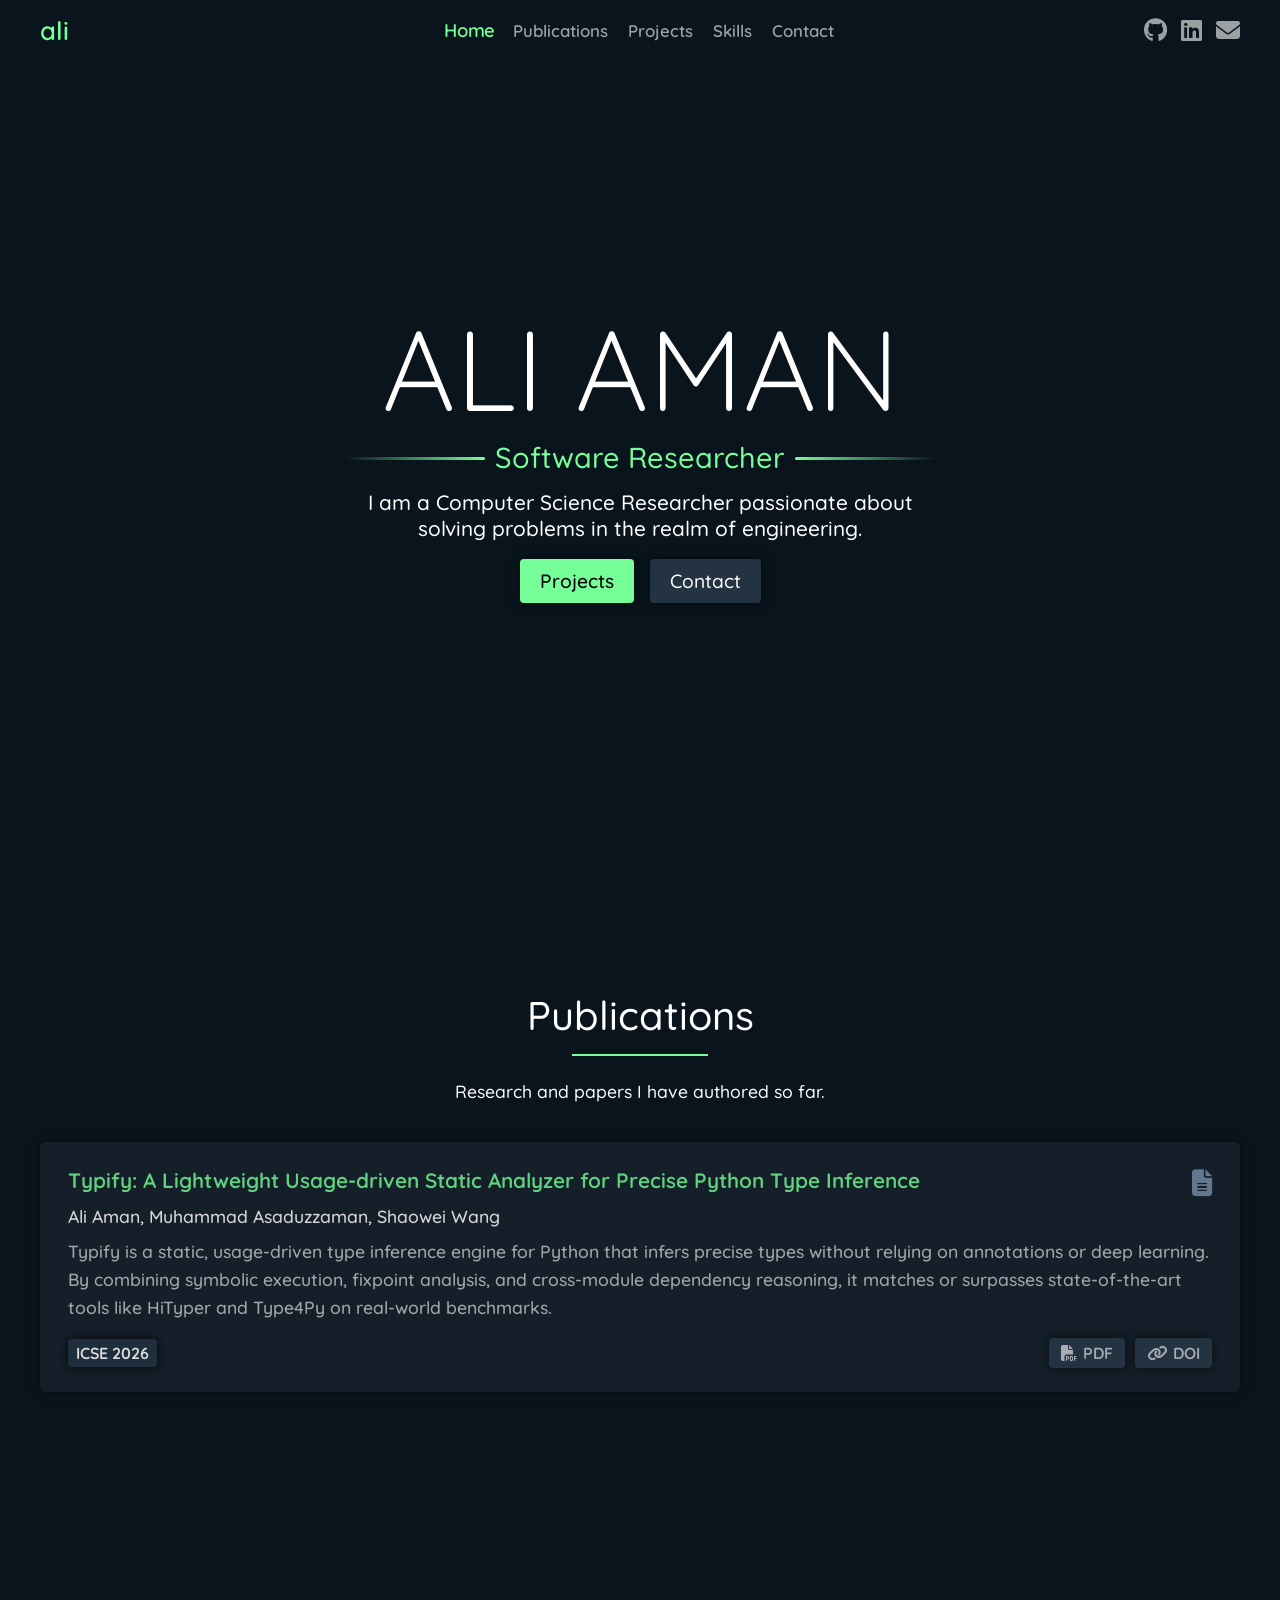
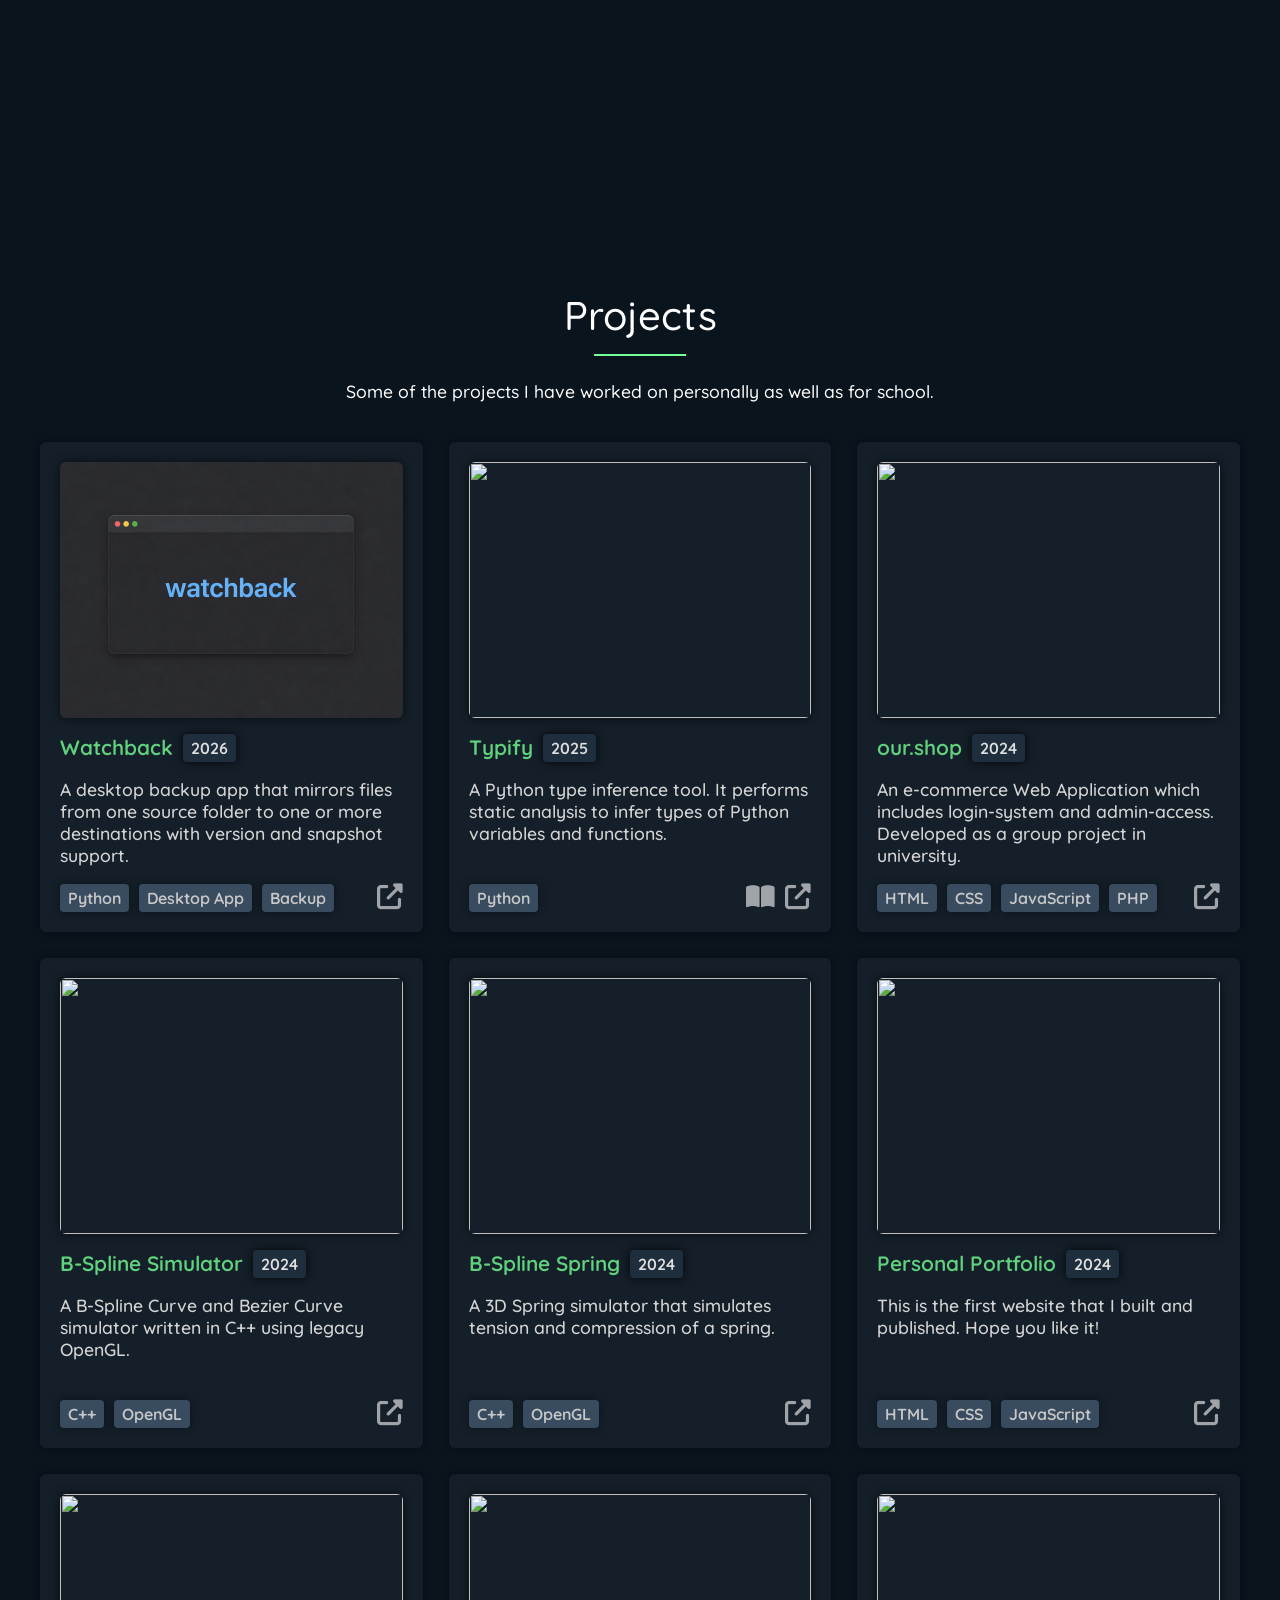
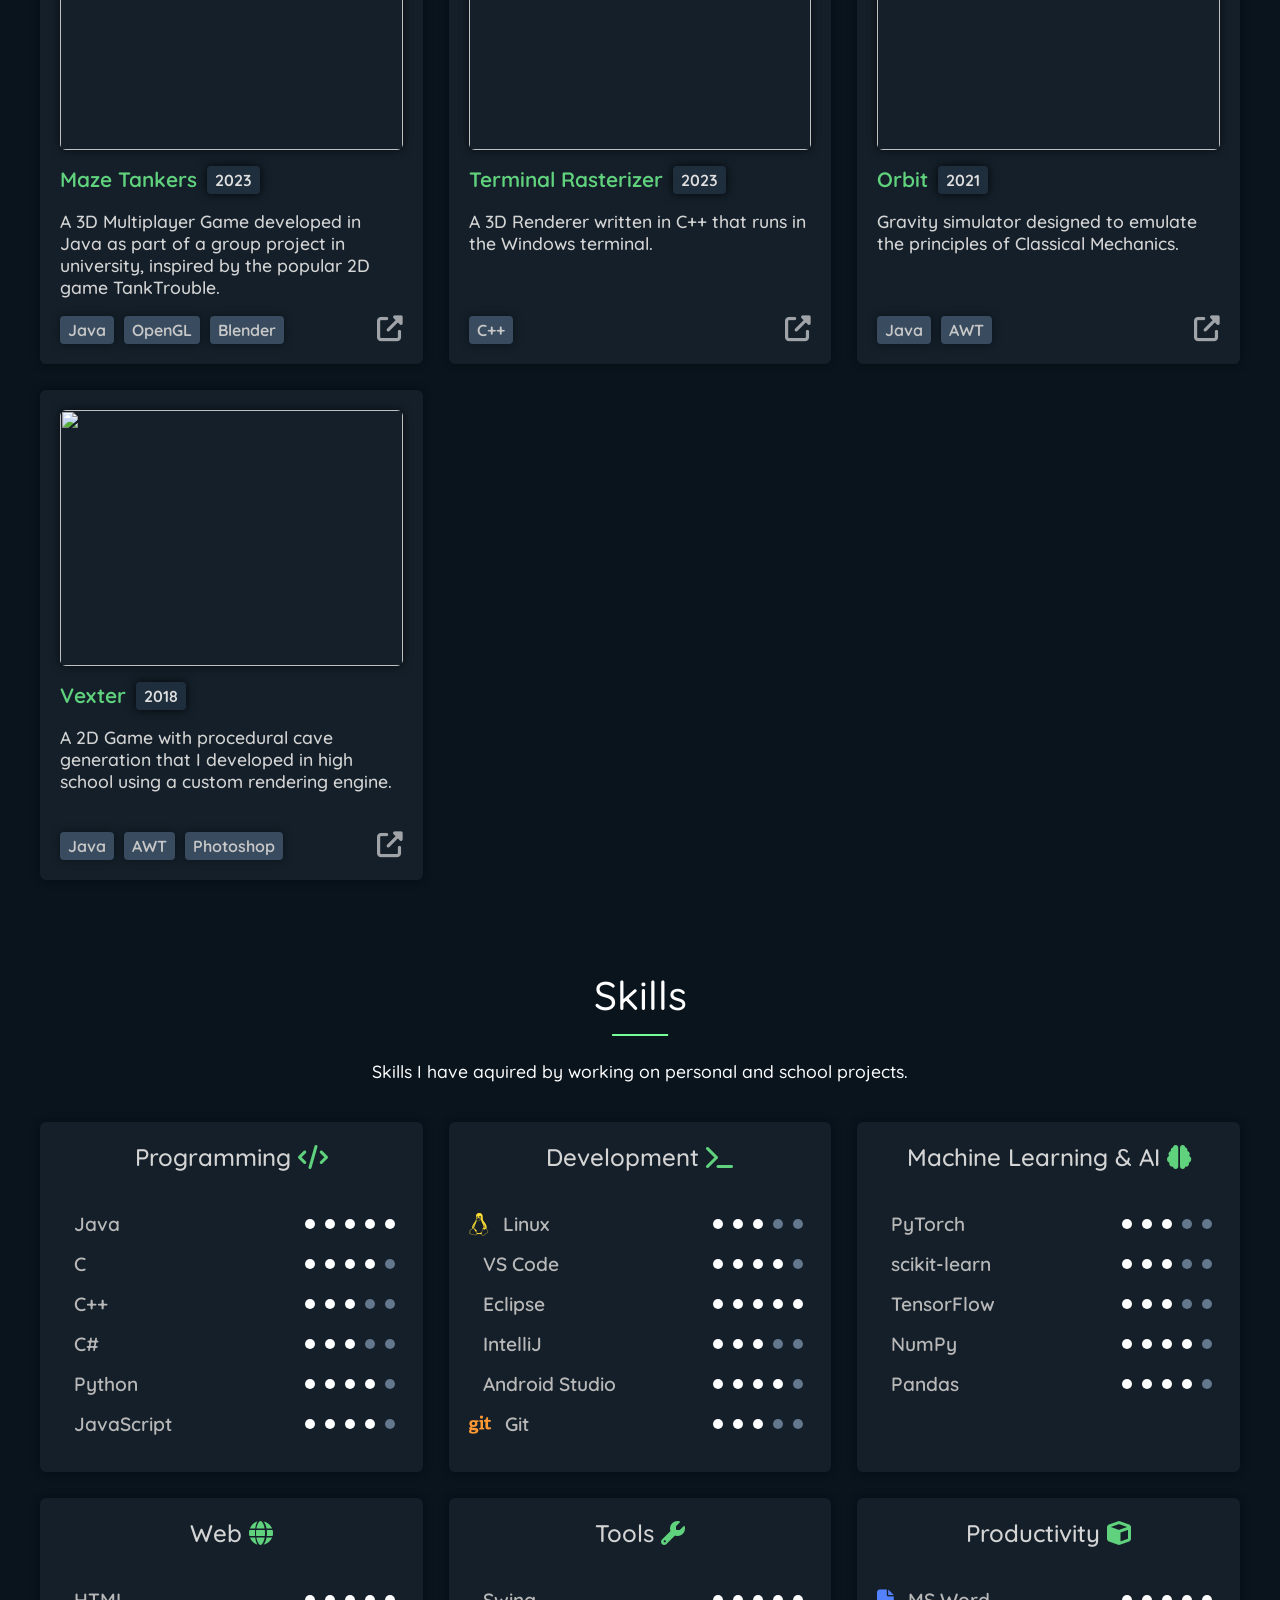
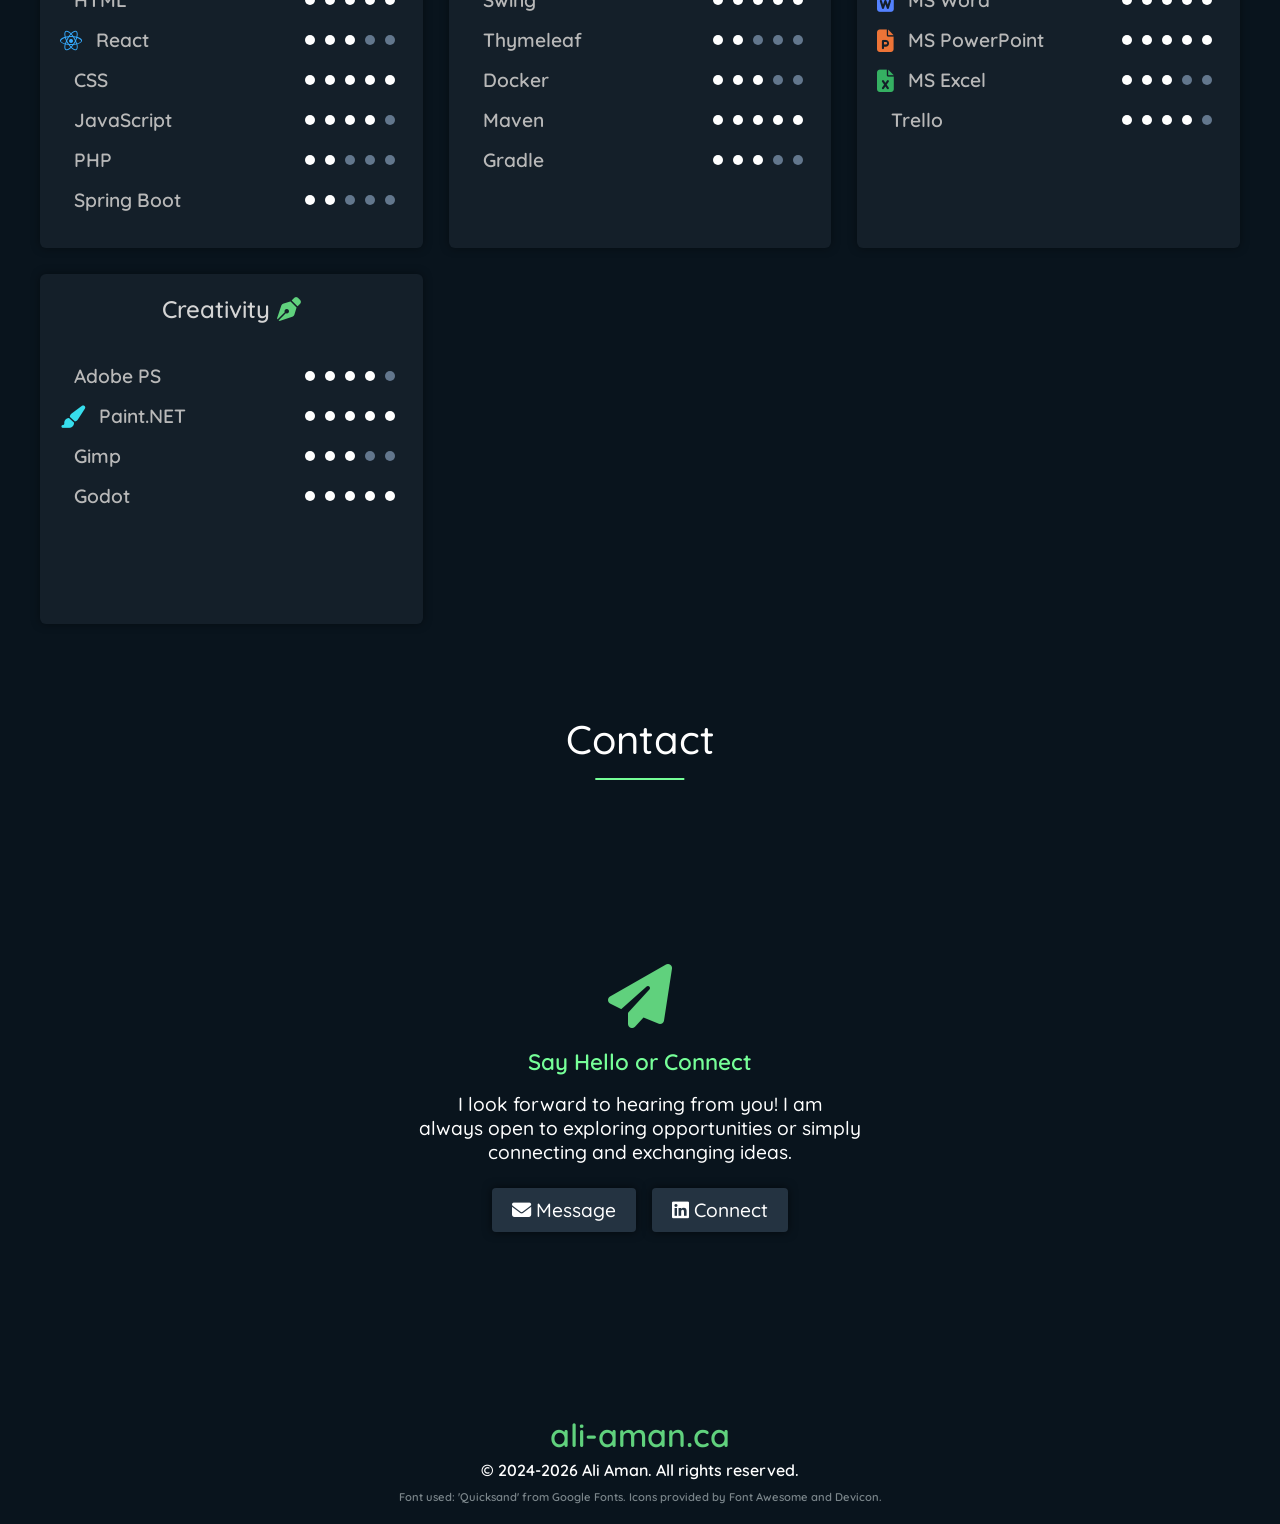
==== commit 7f701242: "added typify documentation" ====
--- a/index.html
+++ b/index.html
@@ -38,6 +38,8 @@
 	<link rel="stylesheet" href="https://cdnjs.cloudflare.com/ajax/libs/font-awesome/6.5.2/css/all.min.css" />
 	<link rel="stylesheet" type='text/css' href="https://cdn.jsdelivr.net/gh/devicons/devicon@latest/devicon.min.css" />
 	<link rel="stylesheet" href="css/ali_style.css">
+	<link rel="stylesheet" href="https://cdn.jsdelivr.net/npm/github-markdown-css@5.5.1/github-markdown-dark.css">
+	<link rel="stylesheet" href="https://cdnjs.cloudflare.com/ajax/libs/highlight.js/11.9.0/styles/github-dark.min.css">
 	<meta name="description" content="Software Researcher passionate about solving real-world problems. Explore my portfolio featuring projects and skills I've developed over the years.">
 	<meta property="og:type" content="website" />
 	<meta property="og:url" content="https://ali-aman.ca/" />
@@ -161,10 +163,13 @@
 							<h2 class="project-name">Typify</h2>
 							<h2 class="project-date">2025</h2>
 						</div>
-						<p>A Python type binding tool currently in development. It performs static analysis to infer types of Python variables and functions.</p>
+						<p>A Python type inference tool. It performs static analysis to infer types of Python variables and functions.</p>
 						<div class="footer">
 							<a class="tag">Python</a>
 						</div>
+						<a href="#projects/typify" class="r_link">
+							<i class="fa-solid fa-book-open"></i>
+						</a>
 						<a href="https://github.com/ali-aman-burki/typify" class="e_link" target="_blank" rel="noopener noreferrer">
 							<i class="fa-solid fa-up-right-from-square"></i>
 						</a>
@@ -873,8 +878,60 @@
 			</div>
 		</section>
 	</div>
+	<div id="typify-page">
+		<div id="typify-content" class="markdown-body"></div>
+	</div>
 	<script src="js/navigation.js"></script>
 	<script src="js/animation.js"></script>
+	<script src="https://cdn.jsdelivr.net/npm/marked@9.1.6/marked.min.js"></script>
+	<script src="https://cdnjs.cloudflare.com/ajax/libs/highlight.js/11.9.0/highlight.min.js"></script>
+	<script>
+		let typifySavedScrollY = 0;
+
+		async function loadTypifyContent() {
+			const container = document.getElementById('typify-content');
+			if (container.dataset.loaded) return;
+			try {
+				const response = await fetch('content/typify/README.md');
+				const text = await response.text();
+				const processed = text
+					.replace(/\]\(screenshots\//g, '](content/typify/screenshots/')
+					.replace(/src="screenshots\//g, 'src="content/typify/screenshots/');
+				container.innerHTML = marked.parse(processed);
+				container.querySelectorAll('pre code').forEach(el => hljs.highlightElement(el));
+				container.dataset.loaded = 'true';
+			} catch (e) {
+				container.innerHTML = '<p style="color:var(--color-4);padding:40px">Failed to load content.</p>';
+			}
+		}
+
+		function handleTypifyHash() {
+			const page = document.getElementById('typify-page');
+			const sections = document.querySelector('.sections');
+			if (window.location.hash === '#projects/typify') {
+				typifySavedScrollY = window.scrollY;
+				sections.style.display = 'none';
+				page.style.display = 'block';
+				document.body.classList.add('typify-open');
+				window.scrollTo({ top: 0, behavior: 'instant' });
+				document.querySelectorAll('.navbar > .links a').forEach(l => l.classList.remove('active'));
+				const projLink = document.querySelector('.navbar > .links a[href="#projects"]');
+				if (projLink) projLink.classList.add('active');
+				loadTypifyContent();
+			} else {
+				page.style.display = 'none';
+				sections.style.display = '';
+				document.body.classList.remove('typify-open');
+				const hash = window.location.hash;
+				const targetId = hash && !hash.includes('/') ? hash.slice(1) : null;
+				const target = targetId ? document.getElementById(targetId) : null;
+				window.scrollTo({ top: target ? target.offsetTop : typifySavedScrollY, behavior: 'smooth' });
+				window.dispatchEvent(new Event('scroll'));
+			}
+		}
+		window.addEventListener('hashchange', handleTypifyHash);
+		window.addEventListener('load', handleTypifyHash);
+	</script>
 	<script>
 		const startYear = 2024;
 		const currentYear = new Date().getFullYear();
--- a/css/ali_style.css
+++ b/css/ali_style.css
@@ -42,6 +42,7 @@
 
 .header {
 	position: fixed;
+	top: 0;
 	width: 100%;
 	height: 60px;
 	display: flex;
@@ -636,6 +637,48 @@
 	transform: scale(1.1);
 }
 
+#projects > .content > .grid > .card > .r_link {
+	font-size: 1.6rem;
+	color: var(--color-4);
+	padding: 0;
+	background-color: transparent;
+	position: absolute;
+	bottom: 20px;
+	right: 56px;
+	transition: transform 0.2s ease, color 0.2s ease, opacity var(--animate-in) ease;
+	text-decoration: none;
+}
+
+#projects > .content > .grid > .card > .r_link:hover {
+	color: var(--color-3);
+	transform: scale(1.1);
+}
+
+#typify-page {
+	position: relative;
+	margin-top: 60px;
+	min-height: calc(100vh - 60px);
+	background-color: var(--color-1);
+	display: none;
+}
+
+body.typify-open .header {
+	box-shadow: 0 4px 10px rgba(0, 0, 0, 0.2);
+	background-color: var(--color-1);
+}
+
+body.typify-open .navbar > .logo > .last {
+	color: var(--color-6);
+	transform: translateX(5px);
+}
+
+#typify-page .markdown-body {
+	max-width: 860px;
+	margin: 0 auto;
+	padding: 50px 20px 80px;
+	background-color: transparent;
+}
+
 #skills > .content {
 	flex-direction: column;
 	align-items: center;
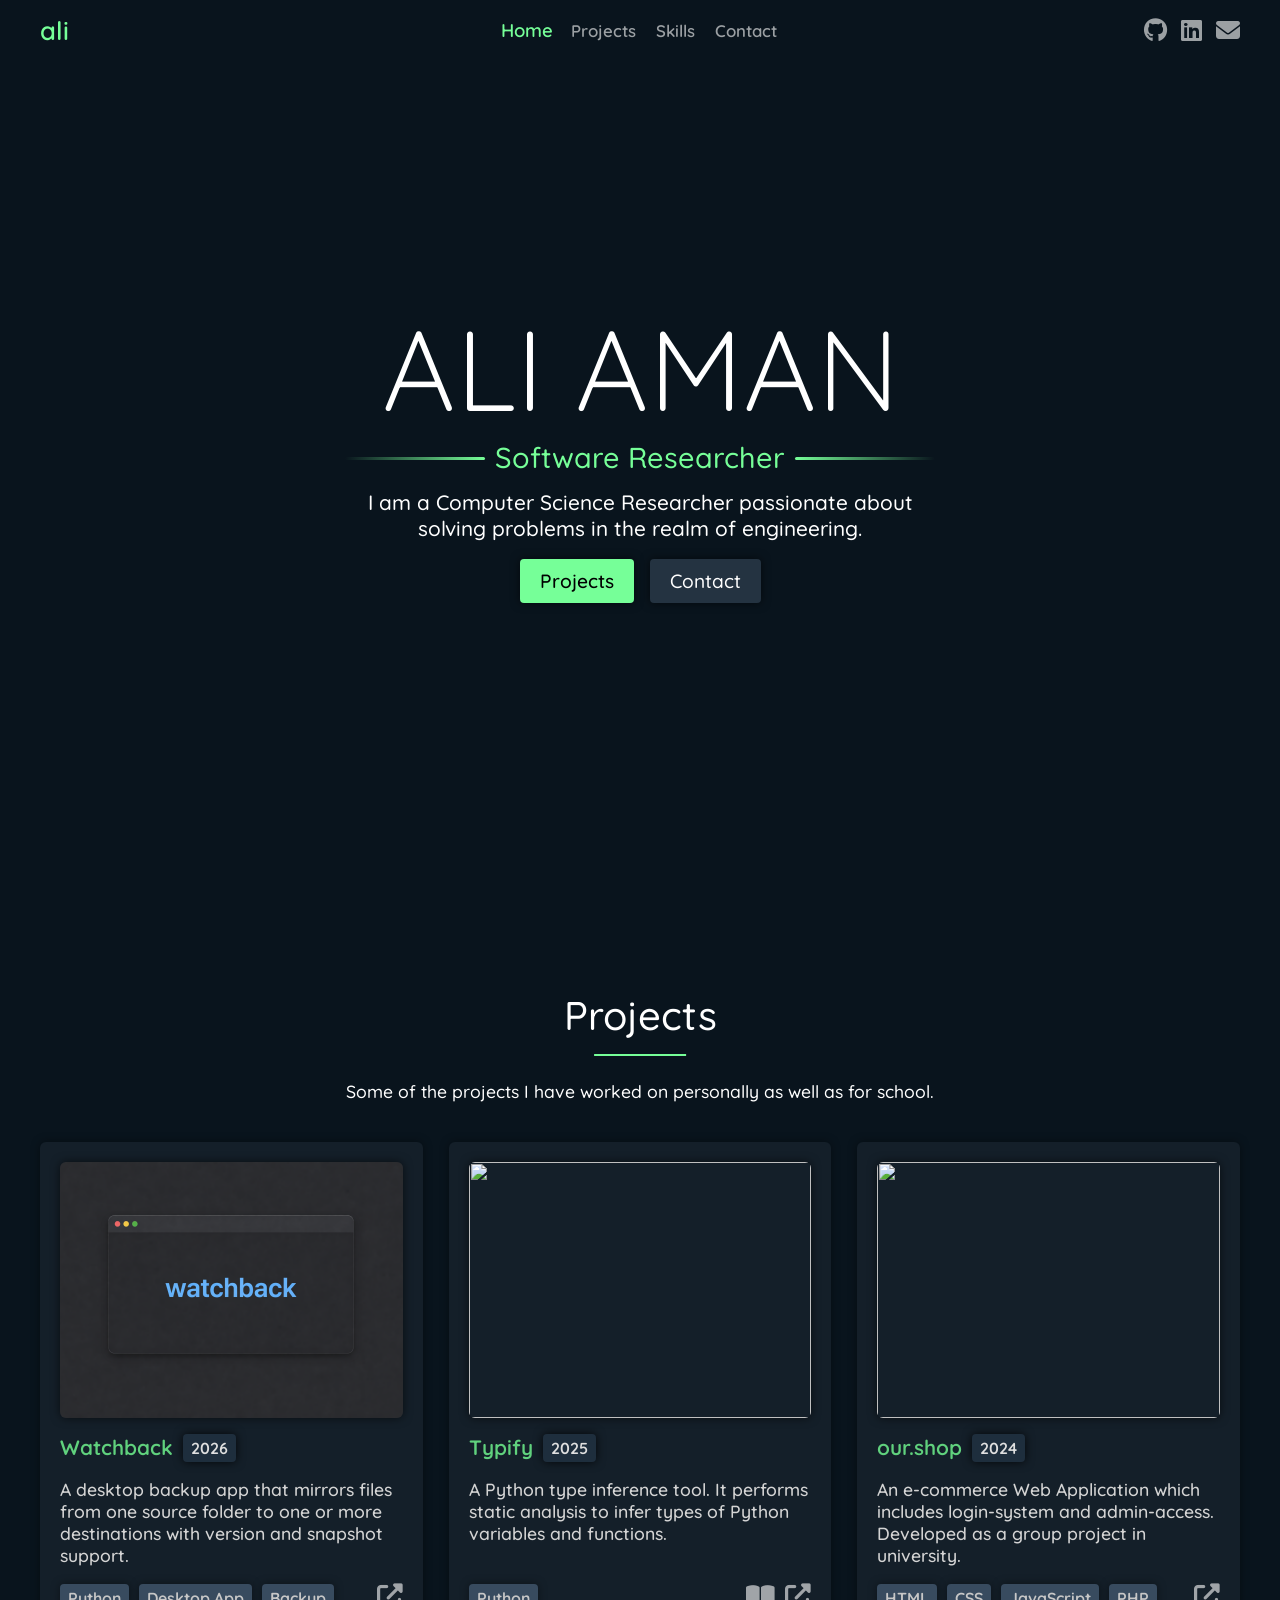
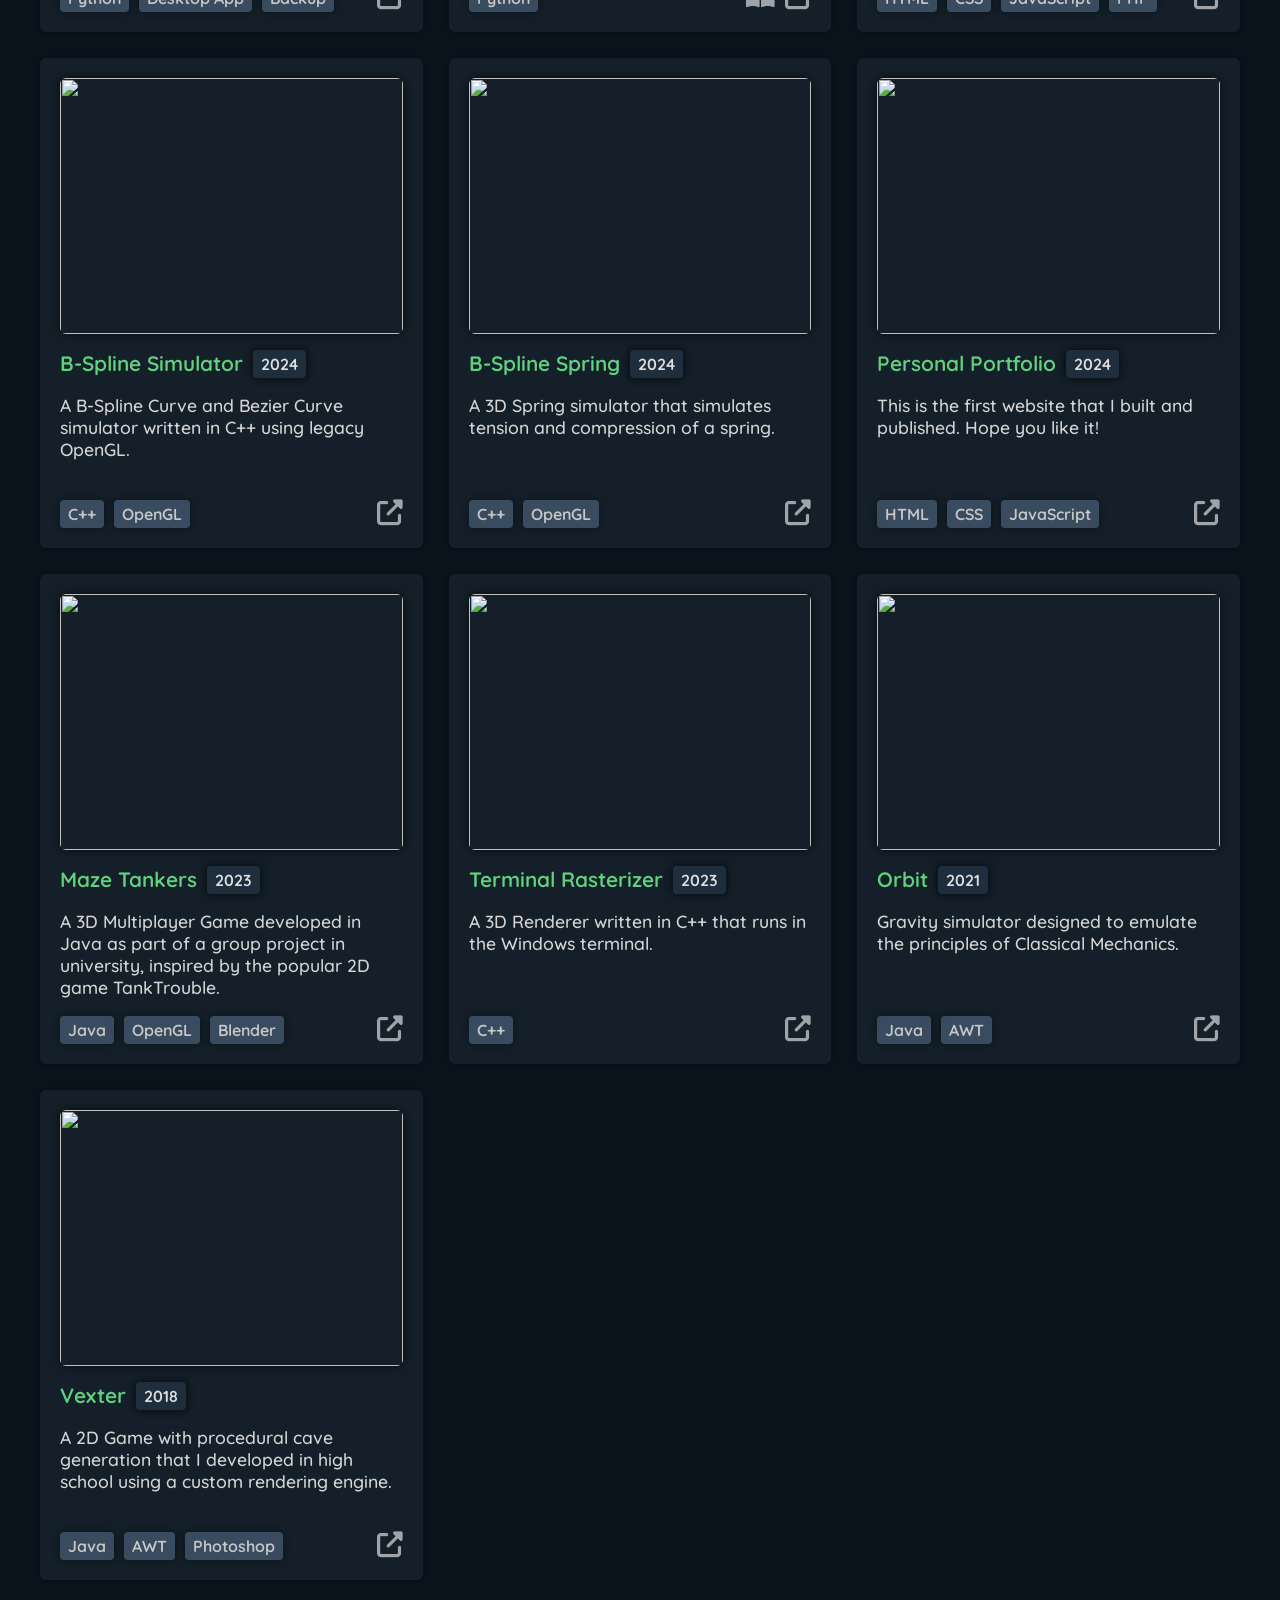
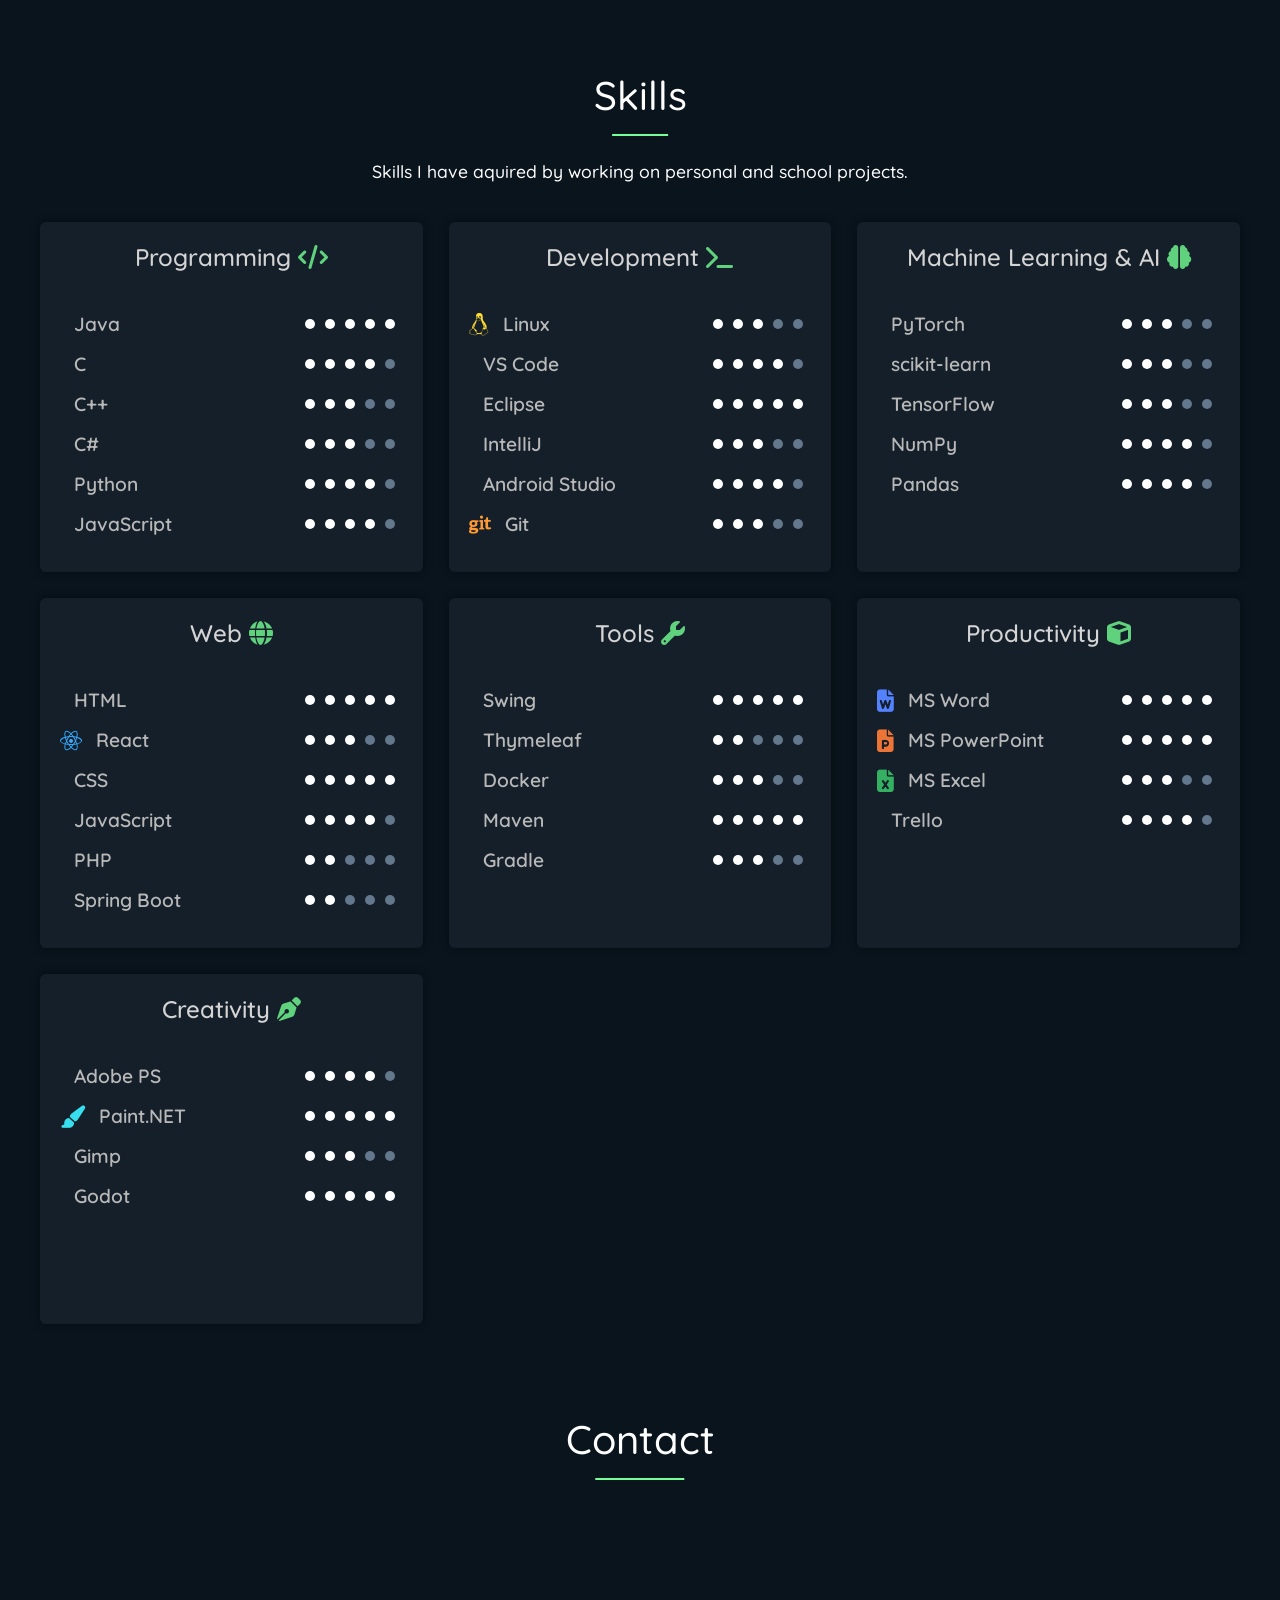
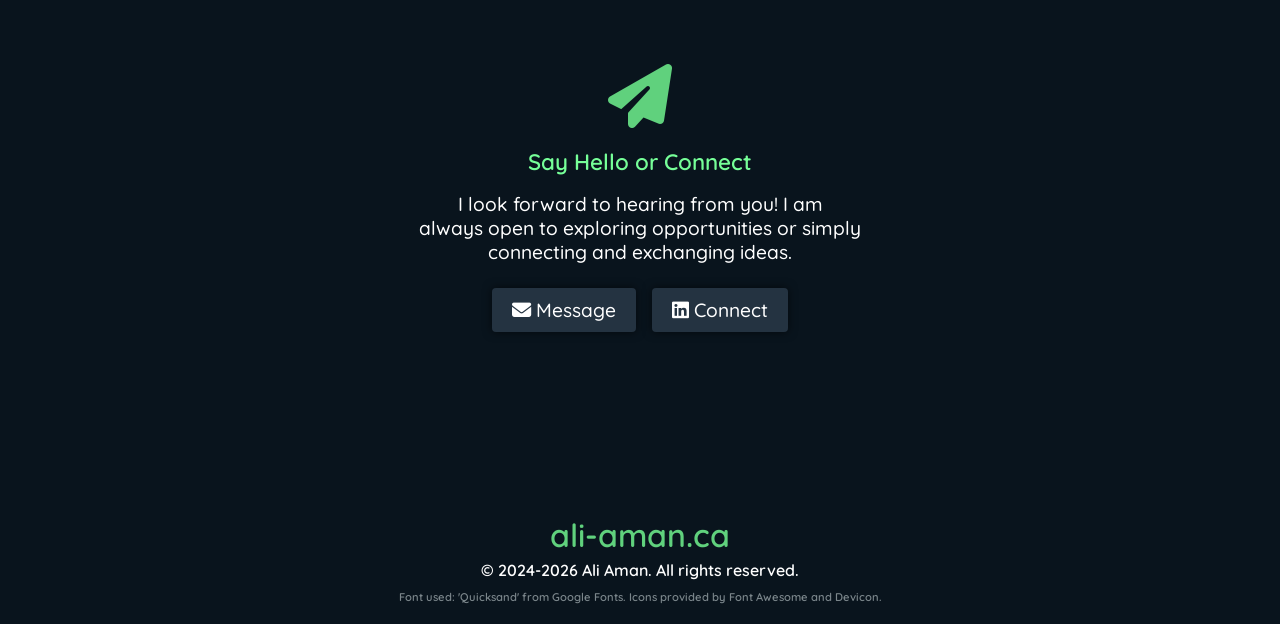
==== commit d4a3b551: "debugging" ====
--- a/index.html
+++ b/index.html
@@ -67,7 +67,7 @@
 			<a href="https://ali-aman.ca" class="logo">ali <div class="last">aman</div></a>
 			<div class="links">
 				<a href="#home">Home</a>
-				<a href="#publications">Publications</a>
+				<!-- <a href="#publications">Publications</a> -->
 				<a href="#projects">Projects</a>
 				<a href="#skills">Skills</a>
 				<a href="#contact">Contact</a>
@@ -83,7 +83,7 @@
 	<div class="sidebar">
 		<div class="links">
 			<a onclick="hideSidebar()" href="#home">Home</a>
-			<a onclick="hideSidebar()" href="#publications">Publications</a>
+			<!-- <a onclick="hideSidebar()" href="#publications">Publications</a> -->
 			<a onclick="hideSidebar()" href="#projects">Projects</a>
 			<a onclick="hideSidebar()" href="#skills">Skills</a>
 			<a onclick="hideSidebar()" href="#contact">Contact</a>
@@ -110,7 +110,7 @@
 				</div>
 			</div>
 		</section>
-		<section id="publications">
+		<!-- <section id="publications">
 			<div class="content">
 				<h1 class="animate-me">Publications</h1>
 				<h2 class="description animate-me">Research and papers I have authored so far.</h2>
@@ -133,7 +133,7 @@
 
 				</div>
 			</div>
-		</section>
+		</section> -->
 		<section id="projects">
 			<div class="content">
 				<h1 class="animate-me">Projects</h1>
@@ -167,7 +167,7 @@
 						<div class="footer">
 							<a class="tag">Python</a>
 						</div>
-						<a href="#projects/typify" class="r_link">
+						<a href="/typify" class="r_link">
 							<i class="fa-solid fa-book-open"></i>
 						</a>
 						<a href="https://github.com/ali-aman-burki/typify" class="e_link" target="_blank" rel="noopener noreferrer">
@@ -905,32 +905,64 @@
 			}
 		}
 
-		function handleTypifyHash() {
+		function showTypifyPage() {
 			const page = document.getElementById('typify-page');
 			const sections = document.querySelector('.sections');
-			if (window.location.hash === '#projects/typify') {
-				typifySavedScrollY = window.scrollY;
-				sections.style.display = 'none';
-				page.style.display = 'block';
-				document.body.classList.add('typify-open');
-				window.scrollTo({ top: 0, behavior: 'instant' });
-				document.querySelectorAll('.navbar > .links a').forEach(l => l.classList.remove('active'));
-				const projLink = document.querySelector('.navbar > .links a[href="#projects"]');
-				if (projLink) projLink.classList.add('active');
-				loadTypifyContent();
-			} else {
-				page.style.display = 'none';
-				sections.style.display = '';
-				document.body.classList.remove('typify-open');
-				const hash = window.location.hash;
-				const targetId = hash && !hash.includes('/') ? hash.slice(1) : null;
-				const target = targetId ? document.getElementById(targetId) : null;
-				window.scrollTo({ top: target ? target.offsetTop : typifySavedScrollY, behavior: 'smooth' });
-				window.dispatchEvent(new Event('scroll'));
+			typifySavedScrollY = window.scrollY;
+			sections.style.display = 'none';
+			page.style.display = 'block';
+			document.body.classList.add('typify-open');
+			window.scrollTo({ top: 0, behavior: 'instant' });
+			document.querySelectorAll('.navbar > .links a').forEach(l => l.classList.remove('active'));
+			const projLink = document.querySelector('.navbar > .links a[href="#projects"]');
+			if (projLink) projLink.classList.add('active');
+			loadTypifyContent();
+		}
+
+		function hideTypifyPage(targetHash) {
+			const page = document.getElementById('typify-page');
+			const sections = document.querySelector('.sections');
+			page.style.display = 'none';
+			sections.style.display = '';
+			document.body.classList.remove('typify-open');
+			const targetId = targetHash && !targetHash.includes('/') ? targetHash.slice(1) : null;
+			const target = targetId ? document.getElementById(targetId) : null;
+			window.scrollTo({ top: target ? target.offsetTop : typifySavedScrollY, behavior: 'smooth' });
+			window.dispatchEvent(new Event('scroll'));
+		}
+
+		document.querySelector('.r_link').addEventListener('click', function(e) {
+			e.preventDefault();
+			history.pushState({ typify: true }, '', '/typify');
+			showTypifyPage();
+		});
+
+		document.querySelectorAll('.navbar > .links a, .sidebar > .links a').forEach(function(link) {
+			link.addEventListener('click', function(e) {
+				if (document.getElementById('typify-page').style.display === 'block') {
+					e.preventDefault();
+					const hash = this.getAttribute('href');
+					history.pushState(null, '', '/' + hash);
+					hideTypifyPage(hash);
+				}
+			});
+		});
+
+		window.addEventListener('popstate', function() {
+			if (window.location.pathname === '/typify') {
+				showTypifyPage();
+			} else if (document.getElementById('typify-page').style.display === 'block') {
+				hideTypifyPage(window.location.hash);
 			}
-		}
-		window.addEventListener('hashchange', handleTypifyHash);
-		window.addEventListener('load', handleTypifyHash);
+		});
+
+		window.addEventListener('load', function() {
+			if (window.location.pathname === '/typify' || sessionStorage.getItem('typify_redirect')) {
+				sessionStorage.removeItem('typify_redirect');
+				history.replaceState({ typify: true }, '', '/typify');
+				showTypifyPage();
+			}
+		});
 	</script>
 	<script>
 		const startYear = 2024;
--- a/css/ali_style.css
+++ b/css/ali_style.css
@@ -657,7 +657,7 @@
 #typify-page {
 	position: relative;
 	margin-top: 60px;
-	min-height: calc(100vh - 60px);
+	min-height: 100vh;
 	background-color: var(--color-1);
 	display: none;
 }
@@ -673,10 +673,20 @@
 }
 
 #typify-page .markdown-body {
-	max-width: 860px;
+	max-width: 960px;
 	margin: 0 auto;
 	padding: 50px 20px 80px;
 	background-color: transparent;
+	font-family: "Quicksand", sans-serif;
+}
+
+#typify-page .markdown-body a {
+	color: #85b8ff;
+}
+
+#typify-page .markdown-body code,
+#typify-page .markdown-body pre {
+	font-family: ui-monospace, SFMono-Regular, "SF Mono", Menlo, Consolas, monospace;
 }
 
 #skills > .content {
